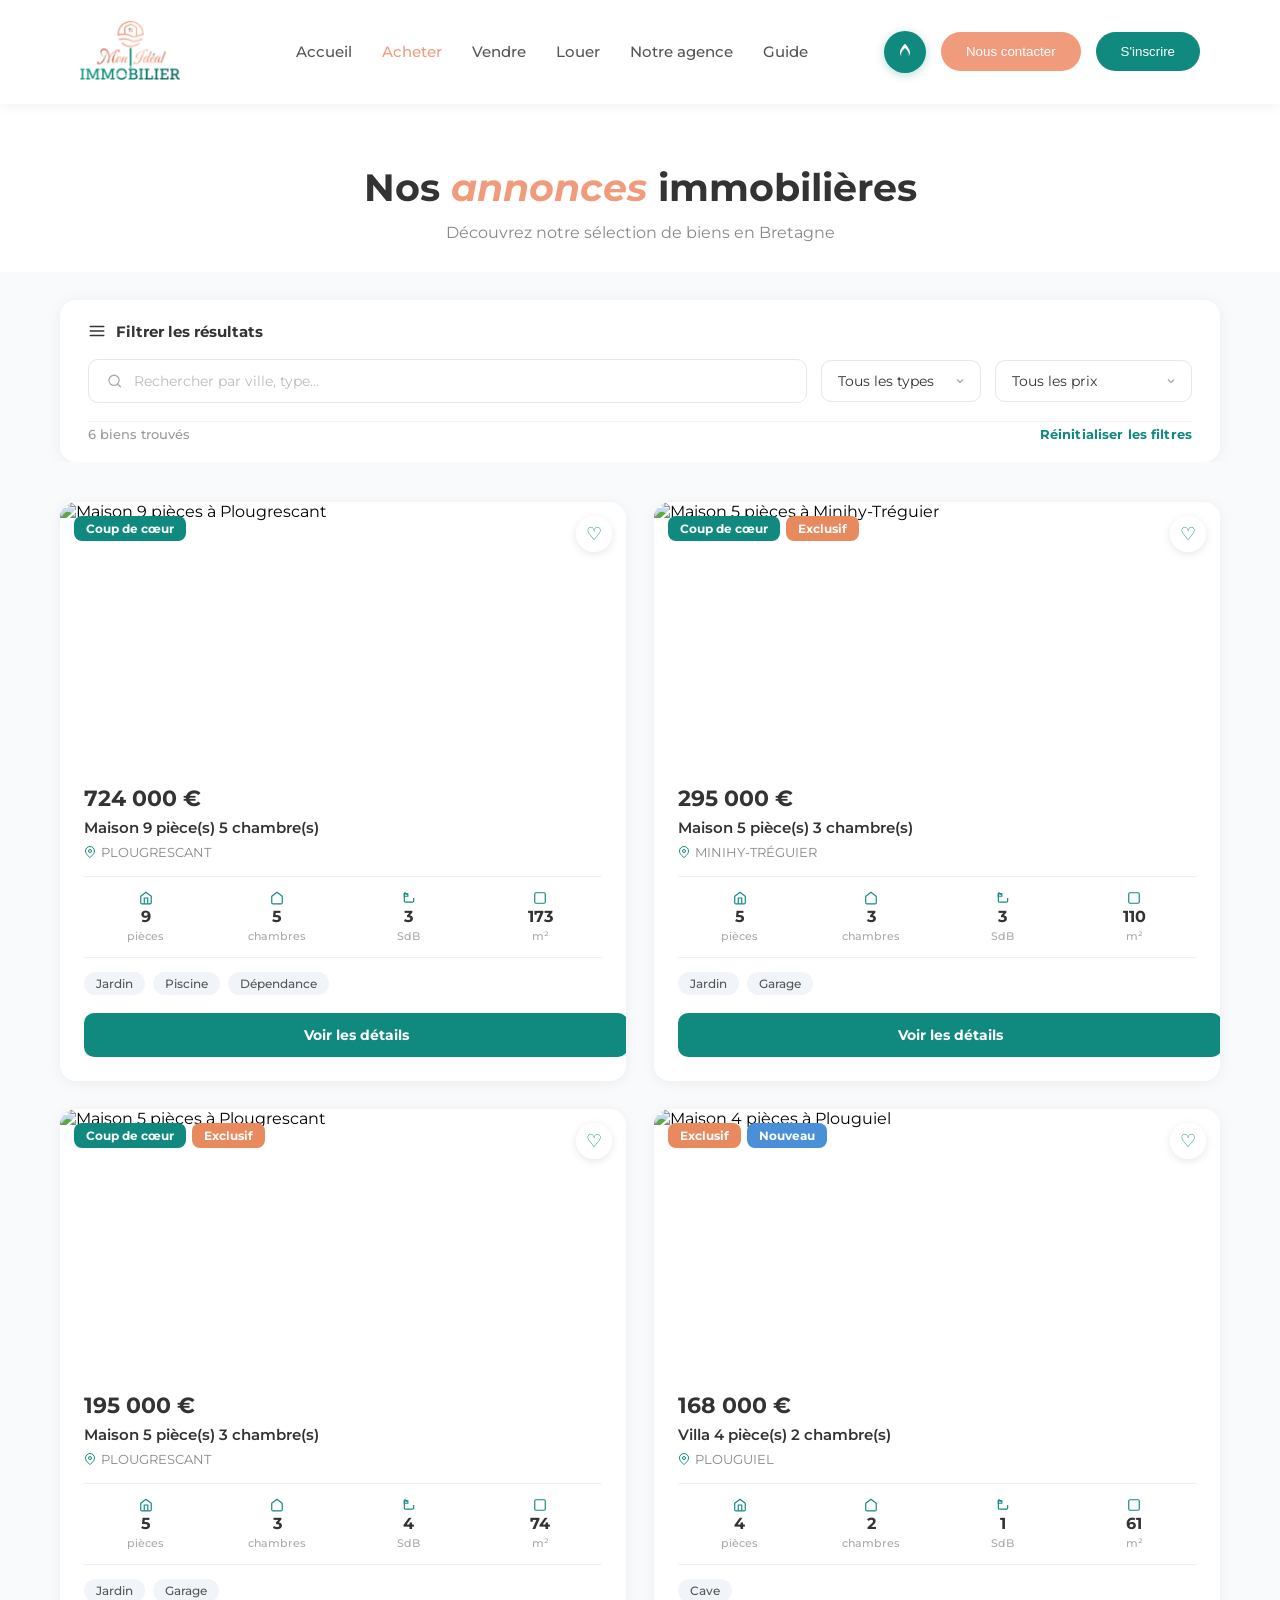
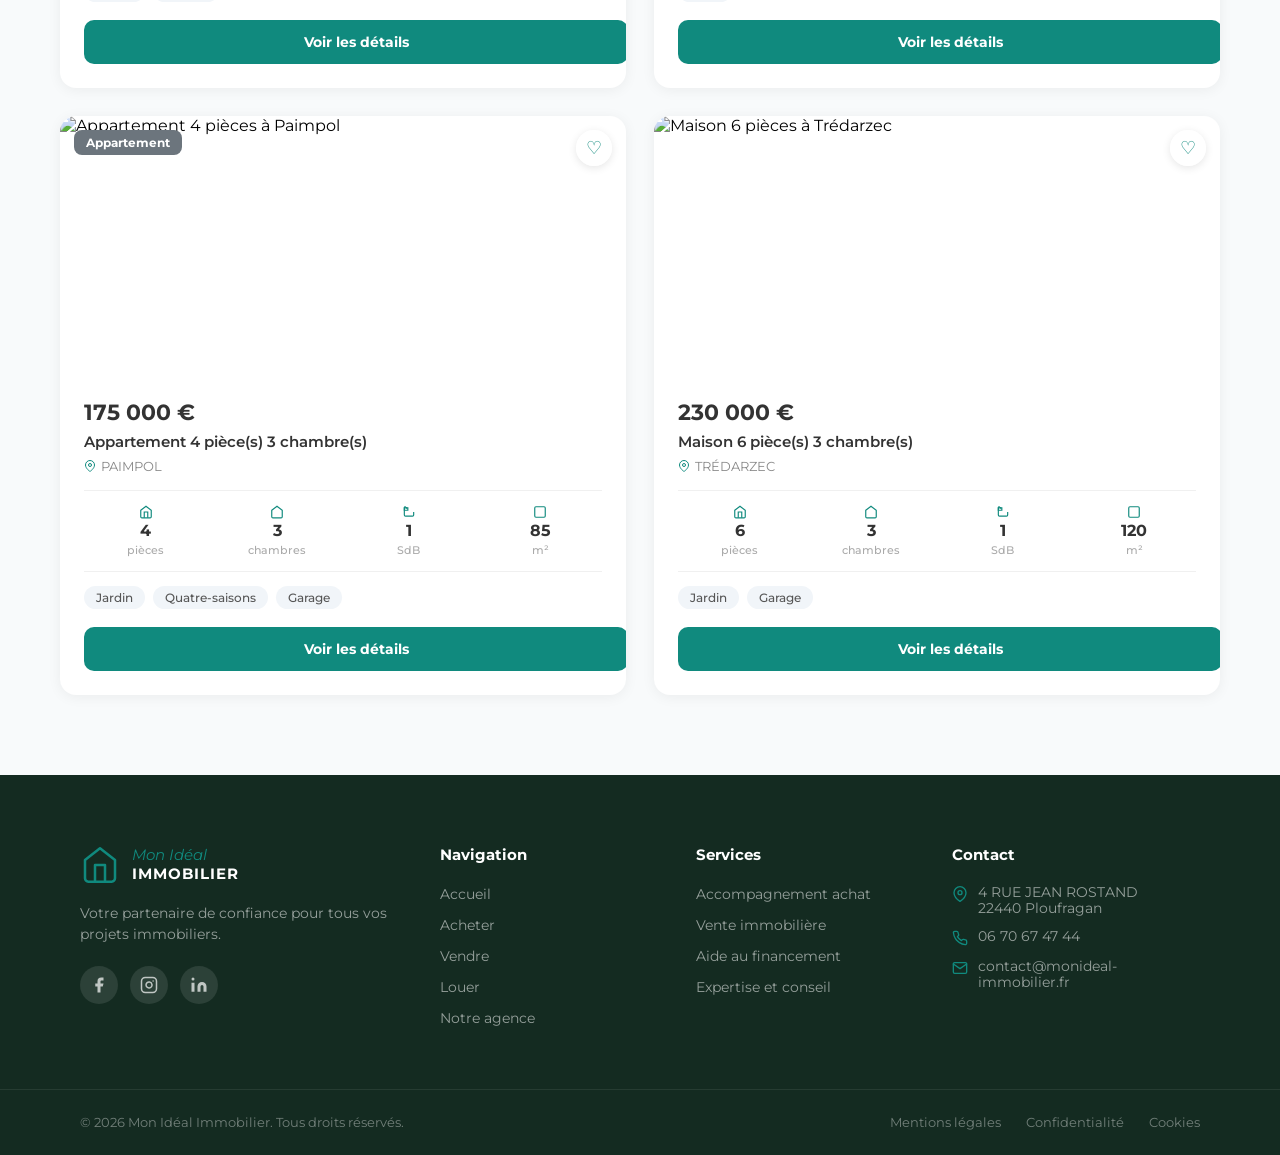
==== catalogue.html @ db7235e5 "jj" ====
<!DOCTYPE html>
<html lang="fr">

<head>
    <meta charset="UTF-8">
    <meta name="viewport" content="width=device-width, initial-scale=1.0">
    <title>Nos annonces immobilières | Mon Idéal Immobilier</title>
    <meta name="description"
        content="Découvrez notre sélection de biens immobiliers en Bretagne. Maisons, appartements, villas à vendre ou à louer.">
    <link rel="stylesheet" href="style.css">
    <link href="https://fonts.googleapis.com/css2?family=Montserrat:wght@400;500;600;700&display=swap" rel="stylesheet">
</head>

<body>

    <!-- Navbar -->
    <header class="navbar navbar-solid">
        <div class="logo">
            <img class="logo-img" src="img/Logo_Mon-Ideal-Immobilier 1.svg" alt="Logo Mon Ideal Immobilier">
        </div>
        <nav>
            <ul class="nav-links">
                <li><a href="index.html">Accueil</a></li>
                <li><a href="catalogue.html" class="active">Acheter</a></li>
                <li><a href="vendre.html">Vendre</a></li>
                <li><a href="location.html">Louer</a></li>
                <li><a href="notre-agence.html">Notre agence</a></li>
                <li><a href="guide.html">Guide</a></li>
            </ul>
        </nav>
        <div class="auth-buttons">
            <a href="match.html" class="btn-match-nav" aria-label="Match Immobilier">
                <svg width="20" height="20" viewBox="0 0 24 24" fill="currentColor">
                    <path
                        d="M12 2c0 0-6 6.2-6 10.5c0 1.8.7 3.4 1.8 4.6c-.3-.7-.5-1.5-.5-2.3c0-3.1 3.5-6.4 4.7-7.5c1.2 1.1 4.7 4.4 4.7 7.5c0 .8-.2 1.6-.5 2.3c1.1-1.2 1.8-2.8 1.8-4.6C18 8.2 12 2 12 2z">
                    </path>
                </svg>
            </a>
            <button class="btn-contact">Nous contacter</button>
            <button class="btn-signup">S'inscrire</button>
        </div>
    </header>

    <!-- En-tête de page -->
    <section class="catalogue-header">
        <h1>Nos <em>annonces</em> immobilières</h1>
        <p>Découvrez notre sélection de biens en Bretagne</p>
    </section>

    <!-- Filtres -->
    <div class="catalogue-filtres-wrap">
        <div class="catalogue-filtres-card">
            <div class="filtres-titre">
                <svg width="18" height="18" viewBox="0 0 24 24" fill="none" stroke="currentColor" stroke-width="2"
                    stroke-linecap="round" stroke-linejoin="round">
                    <line x1="3" y1="6" x2="21" y2="6"></line>
                    <line x1="3" y1="12" x2="21" y2="12"></line>
                    <line x1="3" y1="18" x2="21" y2="18"></line>
                </svg>
                Filtrer les résultats
            </div>
            <div class="filtres-row">
                <div class="filtre-input-wrapper">
                    <svg width="16" height="16" viewBox="0 0 24 24" fill="none" stroke="#aaa" stroke-width="2"
                        stroke-linecap="round" stroke-linejoin="round">
                        <circle cx="11" cy="11" r="8"></circle>
                        <line x1="21" y1="21" x2="16.65" y2="16.65"></line>
                    </svg>
                    <input type="text" placeholder="Rechercher par ville, type…" id="filtre-ville">
                </div>
                <select class="filtre-select" id="filtre-type">
                    <option value="">Tous les types</option>
                    <option value="Maison">Maison</option>
                    <option value="Appartement">Appartement</option>
                    <option value="Villa">Villa</option>
                    <option value="Terrain">Terrain</option>
                </select>
                <select class="filtre-select" id="filtre-prix">
                    <option value="">Tous les prix</option>
                    <option value="200000">Moins de 200 000 €</option>
                    <option value="300000">Moins de 300 000 €</option>
                    <option value="500000">Moins de 500 000 €</option>
                    <option value="9999999">Plus de 500 000 €</option>
                </select>
            </div>
            <div class="filtres-meta">
                <span class="filtres-count" id="count-label">6 biens trouvés</span>
                <button class="filtres-reset" id="btn-reset">Réinitialiser les filtres</button>
            </div>
        </div>
    </div>

    <!-- Grille des biens -->
    <main class="catalogue-main">
        <div class="catalogue-grid" id="catalogue-grid">
            <!-- Les cartes seront injectées par JavaScript depuis biens.js -->
        </div>

        <!-- Message si aucun résultat -->
        <div class="catalogue-empty" id="catalogue-empty" style="display:none;">
            <svg width="48" height="48" viewBox="0 0 24 24" fill="none" stroke="#ccc" stroke-width="1.5">
                <circle cx="11" cy="11" r="8"></circle>
                <line x1="21" y1="21" x2="16.65" y2="16.65"></line>
            </svg>
            <p>Aucun bien ne correspond à vos critères.</p>
            <button class="filtres-reset" id="btn-reset-empty">Réinitialiser les filtres</button>
        </div>

    </main>

    <!-- Footer -->
    <footer class="site-footer">
        <div class="footer-top">
            <div class="footer-col footer-brand">
                <div class="footer-logo-block">
                    <svg class="footer-logo-icon" width="40" height="40" viewBox="0 0 24 24" fill="none"
                        stroke="currentColor" stroke-width="1.5" stroke-linecap="round" stroke-linejoin="round">
                        <path d="M3 9l9-7 9 7v11a2 2 0 0 1-2 2H5a2 2 0 0 1-2-2z"></path>
                        <polyline points="9 22 9 12 15 12 15 22"></polyline>
                    </svg>
                    <div class="footer-logo-text">
                        <span class="footer-logo-line1"><em>Mon Idéal</em></span>
                        <span class="footer-logo-line2">IMMOBILIER</span>
                    </div>
                </div>
                <p>Votre partenaire de confiance pour tous vos projets immobiliers.</p>
                <div class="footer-socials">
                    <a href="#" aria-label="Facebook">
                        <svg width="18" height="18" viewBox="0 0 24 24" fill="currentColor">
                            <path d="M18 2h-3a5 5 0 0 0-5 5v3H7v4h3v8h4v-8h3l1-4h-4V7a1 1 0 0 1 1-1h3z"></path>
                        </svg>
                    </a>
                    <a href="#" aria-label="Instagram">
                        <svg width="18" height="18" viewBox="0 0 24 24" fill="none" stroke="currentColor"
                            stroke-width="2" stroke-linecap="round" stroke-linejoin="round">
                            <rect x="2" y="2" width="20" height="20" rx="5" ry="5"></rect>
                            <path d="M16 11.37A4 4 0 1 1 12.63 8 4 4 0 0 1 16 11.37z"></path>
                            <line x1="17.5" y1="6.5" x2="17.51" y2="6.5"></line>
                        </svg>
                    </a>
                    <a href="#" aria-label="LinkedIn">
                        <svg width="18" height="18" viewBox="0 0 24 24" fill="currentColor">
                            <path d="M16 8a6 6 0 0 1 6 6v7h-4v-7a2 2 0 0 0-2-2 2 2 0 0 0-2 2v7h-4v-7a6 6 0 0 1 6-6z">
                            </path>
                            <rect x="2" y="9" width="4" height="12"></rect>
                            <circle cx="4" cy="4" r="2"></circle>
                        </svg>
                    </a>
                </div>
            </div>

            <div class="footer-col">
                <h4>Navigation</h4>
                <ul>
                    <li><a href="index.html">Accueil</a></li>
                    <li><a href="catalogue.html" class="active">Acheter</a></li>
                    <li><a href="#">Vendre</a></li>
                    <li><a href="#">Louer</a></li>
                    <li><a href="notre-agence.html">Notre agence</a></li>
                </ul>
            </div>

            <div class="footer-col">
                <h4>Services</h4>
                <ul>
                    <li><a href="#">Accompagnement achat</a></li>
                    <li><a href="#">Vente immobilière</a></li>
                    <li><a href="#">Aide au financement</a></li>
                    <li><a href="#">Expertise et conseil</a></li>
                </ul>
            </div>

            <div class="footer-col">
                <h4>Contact</h4>
                <ul class="footer-contact">
                    <li>
                        <svg width="16" height="16" viewBox="0 0 24 24" fill="none" stroke="currentColor"
                            stroke-width="2" stroke-linecap="round" stroke-linejoin="round">
                            <path d="M21 10c0 7-9 13-9 13s-9-6-9-13a9 9 0 0 1 18 0z"></path>
                            <circle cx="12" cy="10" r="3"></circle>
                        </svg>
                        <span>4 RUE JEAN ROSTAND<br>22440 Ploufragan</span>
                    </li>
                    <li>
                        <svg width="16" height="16" viewBox="0 0 24 24" fill="none" stroke="currentColor"
                            stroke-width="2" stroke-linecap="round" stroke-linejoin="round">
                            <path
                                d="M22 16.92v3a2 2 0 0 1-2.18 2 19.79 19.79 0 0 1-8.63-3.07 19.5 19.5 0 0 1-6-6 19.79 19.79 0 0 1-3.07-8.67A2 2 0 0 1 4.11 2h3a2 2 0 0 1 2 1.72c.127.96.361 1.903.7 2.81a2 2 0 0 1-.45 2.11L8.09 9.91a16 16 0 0 0 6 6l1.27-1.27a2 2 0 0 1 2.11-.45c.907.339 1.85.573 2.81.7A2 2 0 0 1 22 16.92z">
                            </path>
                        </svg>
                        <span>06 70 67 47 44</span>
                    </li>
                    <li>
                        <svg width="16" height="16" viewBox="0 0 24 24" fill="none" stroke="currentColor"
                            stroke-width="2" stroke-linecap="round" stroke-linejoin="round">
                            <path d="M4 4h16c1.1 0 2 .9 2 2v12c0 1.1-.9 2-2 2H4c-1.1 0-2-.9-2-2V6c0-1.1.9-2 2-2z">
                            </path>
                            <polyline points="22,6 12,13 2,6"></polyline>
                        </svg>
                        <span>contact@monideal-immobilier.fr</span>
                    </li>
                </ul>
            </div>
        </div>

        <div class="footer-bottom">
            <p>© 2026 Mon Idéal Immobilier. Tous droits réservés.</p>
            <div class="footer-legal">
                <a href="#">Mentions légales</a>
                <a href="#">Confidentialité</a>
                <a href="#">Cookies</a>
            </div>
        </div>
    </footer>

    <script src="biens.js"></script>
    <script>
        // --- Génération des cartes ---
        const grid = document.getElementById('catalogue-grid');

        function renderCards(biensList) {
            grid.innerHTML = biensList.map(bien => `
                <article class="cat-card" data-type="${bien.type}" data-prix="${bien.prix.replace(/\s/g, '')}" data-ville="${bien.ville}">
                    <a href="produit.html?id=${bien.id}" class="cat-card-link">
                        <div class="cat-card-image">
                            <img src="${bien.photos[0]}" alt="${bien.titre}">
                            <div class="cat-badges">
                                ${bien.id === 1 || bien.id === 2 || bien.id === 3 ? '<span class="cat-badge badge-coeur">Coup de cœur</span>' : ''}
                                ${bien.id === 2 || bien.id === 3 || bien.id === 4 ? '<span class="cat-badge badge-exclusif">Exclusif</span>' : ''}
                                ${bien.id === 4 ? '<span class="cat-badge badge-nouveau">Nouveau</span>' : ''}
                                ${bien.type === 'Appartement' ? '<span class="cat-badge badge-type">Appartement</span>' : ''}
                            </div>
                            <button class="btn-favorite cat-fav" aria-label="Ajouter aux favoris">♡</button>
                        </div>
                        <div class="cat-card-body">
                            <div class="cat-prix">${bien.prix} €</div>
                            <div class="cat-nom">${bien.type} ${bien.pieces} pièce(s) ${bien.chambres} chambre(s)</div>
                            <div class="cat-localisation">
                                <svg width="12" height="12" viewBox="0 0 24 24" fill="none" stroke="currentColor" stroke-width="2">
                                    <path d="M21 10c0 7-9 13-9 13s-9-6-9-13a9 9 0 0 1 18 0z"></path>
                                    <circle cx="12" cy="10" r="3"></circle>
                                </svg>
                                ${bien.ville}
                            </div>
                            <div class="cat-stats">
                                <div class="cat-stat">
                                    <svg width="14" height="14" viewBox="0 0 24 24" fill="none" stroke="currentColor" stroke-width="2">
                                        <path d="M3 9l9-7 9 7v11a2 2 0 0 1-2 2H5a2 2 0 0 1-2-2z"></path>
                                        <polyline points="9 22 9 12 15 12 15 22"></polyline>
                                    </svg>
                                    <span>${bien.pieces}</span>
                                    <small>pièces</small>
                                </div>
                                <div class="cat-stat">
                                    <svg width="14" height="14" viewBox="0 0 24 24" fill="none" stroke="currentColor" stroke-width="2">
                                        <path d="M3 9l9-7 9 7v11a2 2 0 0 1-2 2H5a2 2 0 0 1-2-2z"></path>
                                    </svg>
                                    <span>${bien.chambres}</span>
                                    <small>chambres</small>
                                </div>
                                <div class="cat-stat">
                                    <svg width="14" height="14" viewBox="0 0 24 24" fill="none" stroke="currentColor" stroke-width="2">
                                        <path d="M9 6 6.5 3.5a1.5 1.5 0 0 0-1-.5C4.683 3 4 3.683 4 4.5V17a2 2 0 0 0 2 2h12a2 2 0 0 0 2-2v-5"></path>
                                        <path d="M10 5H4v4h6v-4z"></path>
                                    </svg>
                                    <span>${bien.sdb}</span>
                                    <small>SdB</small>
                                </div>
                                <div class="cat-stat">
                                    <svg width="14" height="14" viewBox="0 0 24 24" fill="none" stroke="currentColor" stroke-width="2">
                                        <rect x="3" y="3" width="18" height="18" rx="2" ry="2"></rect>
                                    </svg>
                                    <span>${bien.surface}</span>
                                    <small>m²</small>
                                </div>
                            </div>
                            <div class="cat-tags">
                                ${bien.tags.map(tag => `<span class="cat-tag">${tag}</span>`).join('')}
                            </div>
                            <a href="produit.html?id=${bien.id}" class="btn-voir-details">Voir les détails</a>
                        </div>
                    </a>
                </article>
            `).join('');

            // Réattacher les événements favoris
            attachFavEvents();
        }

        function attachFavEvents() {
            document.querySelectorAll('.cat-fav').forEach(btn => {
                btn.addEventListener('click', (e) => {
                    e.preventDefault();
                    e.stopPropagation();
                    const isFav = btn.textContent.trim() === '♥';
                    btn.textContent = isFav ? '♡' : '♥';
                    btn.style.color = isFav ? '' : 'var(--accent-color)';
                });
            });
        }

        renderCards(BIENS);

        // --- Filtrage ---
        const inputVille = document.getElementById('filtre-ville');
        const selectType = document.getElementById('filtre-type');
        const selectPrix = document.getElementById('filtre-prix');
        const countLabel = document.getElementById('count-label');
        const emptyMsg = document.getElementById('catalogue-empty');

        function applyFilters() {
            const cards = document.querySelectorAll('.cat-card');
            const villeVal = inputVille.value.toLowerCase().trim();
            const typeVal = selectType.value;
            const prixVal = parseInt(selectPrix.value) || Infinity;

            let visible = 0;
            cards.forEach(card => {
                const ville = card.dataset.ville.toLowerCase();
                const type = card.dataset.type;
                const prix = parseInt(card.dataset.prix);

                const matchVille = !villeVal || ville.includes(villeVal);
                const matchType = !typeVal || type === typeVal;
                const matchPrix = prix <= prixVal;

                if (matchVille && matchType && matchPrix) {
                    card.style.display = '';
                    visible++;
                } else {
                    card.style.display = 'none';
                }
            });

            countLabel.textContent = visible + ' bien' + (visible > 1 ? 's' : '') + ' trouvé' + (visible > 1 ? 's' : '');
            emptyMsg.style.display = visible === 0 ? 'flex' : 'none';
        }

        inputVille.addEventListener('input', applyFilters);
        selectType.addEventListener('change', applyFilters);
        selectPrix.addEventListener('change', applyFilters);

        function resetFilters() {
            inputVille.value = '';
            selectType.value = '';
            selectPrix.value = '';
            applyFilters();
        }

        document.getElementById('btn-reset').addEventListener('click', resetFilters);
        document.getElementById('btn-reset-empty').addEventListener('click', resetFilters);

    </script>

</body>

</html>
---- style.css ----
:root {
    --primary-color: #108a7e;
    /* Le vert émeraude du bouton */
    --dark-primary-color: #0B7464;
    --accent-color: #f19b7d;
    /* Le orange du bouton contact */
    --dark-accent-color: #e8895e;
    --text-dark: #333;

}

body,
html {
    margin: 0;
    padding: 0;
    width: 100%;
    height: 100%;
    font-family: 'Montserrat', sans-serif;
}

/* Barre de navigation transparente */
.navbar {
    display: flex;
    justify-content: space-between;
    align-items: center;
    padding: 20px 80px;
    position: absolute;
    top: 0;
    left: 0;
    right: 0;
    z-index: 100;
    background: #FDFFFE;
}

.logo-img {
    width: 100px;
    height: auto;
}

.nav-links {
    display: flex;
    list-style: none;
    gap: 30px;
}

.nav-links a {
    text-decoration: none;
    color: #555;
    font-weight: 500;
    font-size: 15px;
}

.nav-links a.active {
    color: var(--accent-color);
}

.nav-links a:hover {
    color: var(--accent-color);
}

.auth-buttons {
    display: flex;
    align-items: center;
    gap: 15px;
}

.btn-match-nav {
    width: 42px;
    height: 42px;
    border-radius: 50%;
    background: var(--primary-color);
    color: white;
    display: flex;
    align-items: center;
    justify-content: center;
    text-decoration: none;
    transition: transform 0.2s, box-shadow 0.3s;
    box-shadow: 0 2px 10px rgba(16, 138, 126, 0.3);
}

.btn-match-nav:hover {
    transform: scale(1.1);
    box-shadow: 0 4px 18px rgba(16, 138, 126, 0.45);
}

.btn-match-nav.btn-match-active {
    background: var(--primary-color);
    box-shadow: 0 0 0 3px rgba(16, 138, 126, 0.2), 0 2px 10px rgba(16, 138, 126, 0.3);
}

.btn-contact {
    background: var(--accent-color);
    color: white;
    border: none;
    padding: 12px 25px;
    border-radius: 25px;
    cursor: pointer;
    font-weight: 500;
}

.btn-contact:hover {
    background: var(--primary-color);
}

.btn-contact:active {
    background: var(--dark-primary-color);
}

.btn-contact.active {
    color: var(--dark-primary-color);
    border-color: var(--dark-primary-color);
    background: transparent;
}

.btn-signup {
    background: var(--primary-color);
    color: white;
    border: none;
    padding: 12px 25px;
    border-radius: 25px;
    cursor: pointer;
    font-weight: 500;
}

.btn-signup:hover {
    background: var(--accent-color);
}

.btn-signup:active {
    background: var(--dark-accent-color);
}

.btn-signup.active {
    color: var(--dark-accent-color);
    border-color: var(--dark-accent-color);
    background: transparent;
}

/* Section Carrousel */
.hero-carousel {
    position: relative;
    width: 100%;
    aspect-ratio: 1879 / 1018;
    /* Ratio exact de la nouvelle tinderbannière.png */
    height: auto;
    max-height: 80vh;
    overflow: hidden;
    background-color: #f8fafb;
}

.carousel-container {
    position: relative;
    width: 100%;
    height: 100%;
}

.slide {
    position: absolute;
    top: 0;
    left: 0;
    width: 100%;
    height: 100%;
    background-size: contain;
    /* Assure que toute l'image est visible */
    background-position: center;
    background-repeat: no-repeat;
    opacity: 0;
    transition: opacity 1.2s ease-in-out;
}

.slide.active {
    opacity: 1;
}

/* Supprimé l'overlay gris pour que l'image soit éclatante */

/* Contenu aligné à gauche */
.hero-content {
    position: absolute;
    top: 50%;
    left: 80px;
    transform: translateY(-50%);
    z-index: 10;
    color: white;
    max-width: 650px;
    opacity: 0;
    transition: opacity 0.8s ease 0.4s, transform 0.8s ease 0.4s;
}

.slide.active .hero-content {
    opacity: 1;
    transform: translateY(-50%);
}

.hero-content h1 {
    font-size: 3.5rem;
    margin-bottom: 10px;
    font-weight: 700;
    text-shadow: 0 2px 10px rgba(0, 0, 0, 0.3);
    /* Ombre légère pour lire sur l'image */
}

.hero-content p {
    font-size: 1.25rem;
    margin-bottom: 35px;
    text-shadow: 0 2px 10px rgba(0, 0, 0, 0.3);
}

/* Le rectangle blanc de recherche */
.search-box {
    background: white;
    padding: 30px;
    border-radius: 20px;
    box-shadow: 0 10px 40px rgba(0, 0, 0, 0.15);
    color: #333;
}

.search-input-group {
    display: flex;
    gap: 15px;
    margin-bottom: 20px;
}

.search-input-group input {
    flex: 1;
    padding: 15px 20px;
    border: 1px solid #e0e0e0;
    border-radius: 12px;
    font-size: 16px;
    background: #f9f9f9;
}

.btn-search {
    background: var(--primary-color);
    color: white;
    border: none;
    padding: 0 35px;
    border-radius: 12px;
    cursor: pointer;
    font-size: 16px;
    font-weight: 600;
    display: flex;
    align-items: center;
    gap: 10px;
}

.btn-search:hover {
    background: var(--accent-color);
}

.btn-search:active {
    background: var(--dark-accent-color);
}

/* Boutons de type de bien */
.property-types {
    display: flex;
    gap: 10px;
}

.property-types button {
    background: #f1f5f9;
    border: none;
    padding: 10px 18px;
    border-radius: 10px;
    cursor: pointer;
    color: #64748b;
    font-weight: 500;
    transition: 0.2s;
}

.property-types button:hover {
    background: #e2e8f0;
}

.match-link {
    display: block;
    margin-top: 30px;
    color: white;
    text-decoration: none;
    font-weight: 600;
    font-size: 0.95rem;
    text-align: right;
    /* Aligné à droite de la boîte de recherche */
}

/* Styles spécifiques pour le slide Match */
.slide-match {
    display: flex;
    align-items: center;
    justify-content: flex-start;
    background-color: #108a7e;
    /* Couleur teal assortie à l'image */
}

.slide-match .hero-content {
    left: 80px;
    max-width: 500px;
}

.slide-match h1 {
    font-size: 3.8rem;
    line-height: 1.1;
    margin-bottom: 20px;
}

.slide-match p {
    font-size: 1.4rem;
    margin-bottom: 120px;
    opacity: 0.9;
}

.btn-back-classic {
    color: white;
    text-decoration: none;
    font-size: 0.9rem;
    font-weight: 500;
    opacity: 0.8;
    transition: opacity 0.2s;
}

.btn-back-classic:hover {
    opacity: 1;
}

/* Optionnel: Si l'iPhone n'est pas dans le SVG de fond, on pourrait l'ajouter ici en pseudo-élément ou image */
/* Mais selon la demande, l'image derrière est déjà correcte */

/* Contrôles du carrousel */

.fa-chevron-right {
    color: #939393;
}

.next-btn {
    position: absolute;
    right: 40px;
    top: 50%;
    transform: translateY(-50%);
    background: white;
    border: solid #D9D9D9 2px;
    width: 45px;
    height: 45px;
    border-radius: 50%;
    cursor: pointer;
    z-index: 20;
    box-shadow: 0 4px 10px rgba(0, 0, 0, 0.1);
    font-size: 18px;
    color: #939393;
}

.next-btn:hover {
    color: var(--accent-color);
    border-color: var(--accent-color);
}

.next-btn:active {
    background: var(--accent-color);
    color: #AA3E15;
    border-color: #AA3E15;
}

.dots-container {
    position: absolute;
    bottom: 30px;
    left: 50%;
    transform: translateX(-50%);
    z-index: 20;
    display: flex;
    gap: 10px;
}

.dot {
    height: 10px;
    width: 10px;
    background-color: rgba(255, 255, 255, 0.5);
    border-radius: 50%;
    cursor: pointer;
}

.dot.active {
    background-color: white;
    transform: scale(1.2);
}

/* ===== Section Nos coups de cœur ===== */
.coups-de-coeur {
    padding: 80px 80px 60px;
    background: #f8fafb;
}

.section-header {
    text-align: center;
    margin-bottom: 50px;
}

.section-header h2 {
    font-size: 2.2rem;
    color: var(--text-dark);
    font-weight: 700;
    margin-bottom: 12px;
}

.section-header h2 em {
    color: var(--accent-color);
    font-style: italic;
}

.section-header p {
    color: #777;
    font-size: 1rem;
    max-width: 550px;
    margin: 0 auto;
    line-height: 1.6;
}

/* Grille de cartes */
.properties-grid {
    display: grid;
    grid-template-columns: repeat(3, 1fr);
    gap: 30px;
    margin-bottom: 50px;
}

.property-card {
    background: white;
    border-radius: 16px;
    overflow: hidden;
    box-shadow: 0 4px 20px rgba(0, 0, 0, 0.06);
    transition: transform 0.3s ease, box-shadow 0.3s ease;
    cursor: pointer;
}

.property-card:hover {
    transform: translateY(-5px);
    box-shadow: 0 12px 35px rgba(0, 0, 0, 0.12);
}

/* Image de la carte */
.property-image {
    position: relative;
    width: 100%;
    height: 220px;
    overflow: hidden;
}

.property-image img {
    width: 100%;
    height: 100%;
    object-fit: cover;
    transition: transform 0.4s ease;
}

.property-card:hover .property-image img {
    transform: scale(1.05);
}

/* Badge Coup de cœur */
.badge.coup-de-coeur {
    position: absolute;
    top: 15px;
    left: 15px;
    background: var(--primary-color);
    color: white;
    padding: 6px 14px;
    border-radius: 8px;
    font-size: 0.8rem;
    font-weight: 600;
}

/* Bouton favori (cœur) */
.btn-favorite {
    position: absolute;
    top: 15px;
    right: 15px;
    width: 36px;
    height: 36px;
    border-radius: 50%;
    border: none;
    background: rgba(255, 255, 255, 0.9);
    color: var(--primary-color);
    font-size: 18px;
    cursor: pointer;
    display: flex;
    align-items: center;
    justify-content: center;
    transition: background 0.2s, transform 0.2s;
    box-shadow: 0 2px 8px rgba(0, 0, 0, 0.1);
}

.btn-favorite:hover {
    background: var(--primary-color);
    color: white;
    transform: scale(1.1);
}

/* Infos de la carte */
.property-info {
    padding: 20px;
}

.property-title-row {
    display: flex;
    justify-content: space-between;
    align-items: flex-start;
    margin-bottom: 8px;
    gap: 10px;
}

.property-name {
    font-size: 0.95rem;
    font-weight: 600;
    color: var(--text-dark);
}

.property-price {
    font-size: 1.05rem;
    font-weight: 700;
    color: var(--primary-color);
    white-space: nowrap;
}

.property-location {
    font-size: 0.82rem;
    color: #888;
    margin-bottom: 12px;
    text-transform: uppercase;
    letter-spacing: 0.5px;
}

.location-icon {
    font-size: 0.85rem;
}

.property-details {
    display: flex;
    gap: 18px;
    font-size: 0.85rem;
    color: #666;
    padding-top: 12px;
    border-top: 1px solid #f0f0f0;
}

/* Bouton Voir tous les biens */
.voir-tous {
    text-align: center;
}

.btn-voir-tous {
    display: inline-block;
    padding: 14px 40px;
    border: 2px solid var(--text-dark);
    border-radius: 30px;
    color: var(--text-dark);
    text-decoration: none;
    font-weight: 600;
    font-size: 0.95rem;
}

.btn-voir-tous:hover {
    border-color: var(--primary-color);
    color: var(--primary-color);
}

.btn-voir-tous:active {
    background: var(--primary-color);
    border-color: var(--primary-color);
    color: white;
}

/* ===== Section Pourquoi nous choisir ===== */
.pourquoi-nous {
    padding: 90px 80px;
    background: #f1f5f4;
}

.pourquoi-nous .section-header h2 em {
    color: var(--primary-color);
    font-style: italic;
}

.features-grid {
    display: grid;
    grid-template-columns: repeat(3, 1fr);
    gap: 28px;
    max-width: 1100px;
    margin: 0 auto;
}

.feature-card {
    background: white;
    border-radius: 16px;
    padding: 35px 30px;
    transition: transform 0.3s ease, box-shadow 0.3s ease;
    cursor: default;
    box-shadow: 0 2px 12px rgba(0, 0, 0, 0.04);
}

.feature-card:hover {
    transform: translateY(-5px);
    box-shadow: 0 12px 35px rgba(16, 138, 126, 0.1);
}

.feature-icon {
    width: 56px;
    height: 56px;
    border-radius: 14px;
    background: rgba(16, 138, 126, 0.1);
    color: var(--primary-color);
    display: flex;
    align-items: center;
    justify-content: center;
    margin-bottom: 20px;
    transition: background 0.3s;
}

.feature-card:hover .feature-icon {
    background: var(--primary-color);
    color: white;
}

.feature-card h3 {
    font-size: 1.05rem;
    font-weight: 700;
    color: var(--text-dark);
    margin: 0 0 10px;
}

.feature-card p {
    font-size: 0.88rem;
    color: #777;
    line-height: 1.6;
    margin: 0;
}

/* ===== Section Témoignages ===== */
.temoignages {
    padding: 90px 80px;
    background: white;
}

.temoignages .section-header h2 em {
    color: var(--accent-color);
    font-style: italic;
}

.testimonials-grid {
    display: grid;
    grid-template-columns: repeat(3, 1fr);
    gap: 30px;
    max-width: 1100px;
    margin: 0 auto;
}

.testimonial-card {
    background: #f8fafb;
    border-radius: 16px;
    padding: 35px 30px;
    transition: transform 0.3s ease, box-shadow 0.3s ease;
    display: flex;
    flex-direction: column;
}

.testimonial-card:hover {
    transform: translateY(-5px);
    box-shadow: 0 12px 35px rgba(0, 0, 0, 0.08);
}

.testimonial-stars {
    color: var(--accent-color);
    font-size: 1.1rem;
    margin-bottom: 18px;
    letter-spacing: 2px;
}

.testimonial-text {
    font-size: 0.9rem;
    line-height: 1.7;
    color: #555;
    flex: 1;
    margin: 0 0 25px;
}

.testimonial-author {
    display: flex;
    align-items: center;
    gap: 14px;
}

.author-avatar {
    width: 44px;
    height: 44px;
    border-radius: 50%;
    overflow: hidden;
    flex-shrink: 0;
}

.author-avatar img {
    width: 100%;
    height: 100%;
    object-fit: cover;
}

.author-info {
    display: flex;
    flex-direction: column;
    gap: 3px;
}

.author-name {
    font-weight: 700;
    font-size: 0.9rem;
    color: var(--text-dark);
}

.author-role {
    font-size: 0.78rem;
    color: #999;
}

.testimonial-card.featured .author-role {
    color: rgba(255, 255, 255, 0.7);
}

/* ===== Footer ===== */
.site-footer {
    background: #142b21;
    color: rgba(255, 255, 255, 0.8);
    padding: 0;
}

.footer-top {
    display: grid;
    grid-template-columns: 1.5fr 1fr 1fr 1.2fr;
    gap: 50px;
    padding: 70px 80px 50px;
}

/* Logo block */
.footer-logo-block {
    display: flex;
    align-items: center;
    gap: 12px;
    margin-bottom: 18px;
}

.footer-logo-icon {
    color: var(--primary-color);
}

.footer-logo-text {
    display: flex;
    flex-direction: column;
    line-height: 1.2;
}

.footer-logo-line1 {
    color: var(--primary-color);
    font-size: 0.95rem;
}

.footer-logo-line1 em {
    font-style: italic;
}

.footer-logo-line2 {
    color: white;
    font-size: 0.95rem;
    font-weight: 700;
    letter-spacing: 1px;
}

.footer-brand p {
    font-size: 0.85rem;
    line-height: 1.6;
    color: rgba(255, 255, 255, 0.55);
    margin: 0;
}

/* Footer columns */
.footer-col h4 {
    color: white;
    font-size: 0.95rem;
    font-weight: 700;
    margin: 0 0 20px;
}

.footer-col ul {
    list-style: none;
    padding: 0;
    margin: 0;
}

.footer-col ul li {
    margin-bottom: 12px;
}

.footer-col ul li a {
    color: rgba(255, 255, 255, 0.55);
    text-decoration: none;
    font-size: 0.85rem;
    transition: color 0.3s;
}

.footer-col ul li a:hover {
    color: var(--primary-color);
}

/* Footer contact with icons */
.footer-contact li {
    display: flex;
    align-items: flex-start;
    gap: 10px;
    font-size: 0.85rem;
    color: rgba(255, 255, 255, 0.55);
    margin-bottom: 14px;
}

.footer-contact li svg {
    flex-shrink: 0;
    margin-top: 2px;
    color: var(--primary-color);
}

/* Social icons in footer */
.footer-socials {
    display: flex;
    gap: 12px;
    margin-top: 20px;
}

.footer-socials a {
    width: 38px;
    height: 38px;
    border-radius: 50%;
    background: rgba(255, 255, 255, 0.1);
    display: flex;
    align-items: center;
    justify-content: center;
    color: rgba(255, 255, 255, 0.7);
    text-decoration: none;
    transition: background 0.3s, color 0.3s;
}

.footer-socials a:hover {
    background: var(--primary-color);
    color: white;
}

/* Footer bottom */
.footer-bottom {
    display: flex;
    justify-content: space-between;
    align-items: center;
    padding: 25px 80px;
    border-top: 1px solid rgba(255, 255, 255, 0.08);
}

.footer-bottom p {
    font-size: 0.8rem;
    color: rgba(255, 255, 255, 0.4);
    margin: 0;
}

.footer-legal {
    display: flex;
    gap: 25px;
}

.footer-legal a {
    font-size: 0.8rem;
    color: rgba(255, 255, 255, 0.4);
    text-decoration: none;
    transition: color 0.3s;
}

.footer-legal a:hover {
    color: var(--primary-color);
}

/* ===== Animations au scroll ===== */
.animate-on-scroll {
    opacity: 0;
    transform: translateY(30px);
    transition: opacity 0.6s ease, transform 0.6s ease;
}

.animate-on-scroll.visible {
    opacity: 1;
    transform: translateY(0);
}

/* Délai progressif pour les cartes */
.features-grid .feature-card:nth-child(1) {
    transition-delay: 0s;
}

.features-grid .feature-card:nth-child(2) {
    transition-delay: 0.1s;
}

.features-grid .feature-card:nth-child(3) {
    transition-delay: 0.2s;
}

.features-grid .feature-card:nth-child(4) {
    transition-delay: 0.3s;
}

.features-grid .feature-card:nth-child(5) {
    transition-delay: 0.4s;
}

.features-grid .feature-card:nth-child(6) {
    transition-delay: 0.5s;
}

.testimonials-grid .testimonial-card:nth-child(1) {
    transition-delay: 0s;
}

.testimonials-grid .testimonial-card:nth-child(2) {
    transition-delay: 0.15s;
}

.testimonials-grid .testimonial-card:nth-child(3) {
    transition-delay: 0.3s;
}

.chiffres-grid .chiffre-item:nth-child(1) {
    transition-delay: 0s;
}

.chiffres-grid .chiffre-item:nth-child(2) {
    transition-delay: 0.1s;
}

.chiffres-grid .chiffre-item:nth-child(3) {
    transition-delay: 0.2s;
}

.chiffres-grid .chiffre-item:nth-child(4) {
    transition-delay: 0.3s;
}

/* =============================================
   PAGE PRODUIT
   ============================================= */

/* Navbar version solide (non transparente) */
.navbar-solid {
    position: relative;
    background: white;
    box-shadow: 0 2px 12px rgba(0, 0, 0, 0.06);
}

/* Breadcrumb */
.breadcrumb {
    padding: 14px 80px;
    background: #f8fafb;
    border-bottom: 1px solid #eee;
    display: flex;
    align-items: center;
    gap: 8px;
    font-size: 0.82rem;
    color: #888;
}

.breadcrumb a {
    color: #555;
    text-decoration: none;
    transition: color 0.2s;
}

.breadcrumb a:hover {
    color: var(--primary-color);
}

.breadcrumb-sep {
    color: #bbb;
}

.breadcrumb span:last-child {
    color: var(--primary-color);
    font-weight: 600;
}

/* Layout principal */
.produit-main {
    max-width: 1280px;
    margin: 0 auto;
    padding: 40px 40px 80px;
}

.produit-layout {
    display: grid;
    grid-template-columns: 1fr 360px;
    gap: 40px;
    align-items: start;
}

/* ---- Galerie ---- */
.galerie {
    margin-bottom: 40px;
}

.galerie-main {
    position: relative;
    border-radius: 16px;
    overflow: hidden;
    margin-bottom: 14px;
    box-shadow: 0 4px 20px rgba(0, 0, 0, 0.1);
}

.galerie-main img {
    width: 100%;
    height: 420px;
    object-fit: cover;
    display: block;
    transition: transform 0.4s ease;
}

.galerie-main:hover img {
    transform: scale(1.02);
}

.galerie-fav {
    position: absolute;
    top: 16px;
    right: 56px;
}

.galerie-share {
    position: absolute;
    top: 16px;
    right: 16px;
    width: 36px;
    height: 36px;
    border-radius: 50%;
    border: none;
    background: rgba(255, 255, 255, 0.9);
    color: #555;
    cursor: pointer;
    display: flex;
    align-items: center;
    justify-content: center;
    box-shadow: 0 2px 8px rgba(0, 0, 0, 0.1);
    transition: background 0.2s, transform 0.2s;
}

.galerie-share:hover {
    background: var(--primary-color);
    color: white;
    transform: scale(1.1);
}

/* Miniatures */
.galerie-thumbs {
    display: grid;
    grid-template-columns: repeat(4, 1fr);
    gap: 10px;
}

.thumb {
    width: 100%;
    height: 90px;
    object-fit: cover;
    border-radius: 10px;
    cursor: pointer;
    opacity: 0.65;
    transition: opacity 0.2s, transform 0.2s;
    border: 2px solid transparent;
}

.thumb:hover {
    opacity: 0.9;
    transform: translateY(-2px);
}

.thumb.active {
    opacity: 1;
    border-color: var(--primary-color);
}

/* ---- Sections produit ---- */
.produit-section {
    background: white;
    border-radius: 16px;
    padding: 32px;
    margin-bottom: 24px;
    box-shadow: 0 2px 12px rgba(0, 0, 0, 0.05);
}

.produit-section-title {
    font-size: 1.25rem;
    font-weight: 700;
    color: var(--text-dark);
    margin: 0 0 20px;
    padding-bottom: 14px;
    border-bottom: 2px solid #f0f0f0;
}

.produit-description {
    font-size: 0.9rem;
    color: #555;
    line-height: 1.75;
    margin: 0 0 14px;
}

.produit-description:last-child {
    margin-bottom: 0;
}

/* Caractéristiques en deux colonnes */
.caracteristiques-grid {
    display: grid;
    grid-template-columns: 1fr 1fr;
    gap: 12px 30px;
}

.caracteristiques-list {
    list-style: none;
    padding: 0;
    margin: 0;
    display: flex;
    flex-direction: column;
    gap: 12px;
}

.caracteristiques-list li {
    font-size: 0.88rem;
    color: #444;
    display: flex;
    align-items: center;
    gap: 10px;
}

.caracteristiques-list li::before {
    content: '';
    width: 8px;
    height: 8px;
    border-radius: 50%;
    background: var(--primary-color);
    flex-shrink: 0;
}

/* ---- Sidebar ---- */
.produit-sidebar {
    position: sticky;
    top: 20px;
}

.sidebar-card {
    background: white;
    border-radius: 16px;
    padding: 28px;
    box-shadow: 0 4px 24px rgba(0, 0, 0, 0.08);
    border: 1px solid #f0f0f0;
}

.sidebar-prix {
    font-size: 2rem;
    font-weight: 700;
    color: var(--text-dark);
    margin-bottom: 8px;
}

.sidebar-localisation {
    display: flex;
    align-items: center;
    gap: 6px;
    font-size: 0.82rem;
    color: #888;
    text-transform: uppercase;
    letter-spacing: 0.5px;
    margin-bottom: 24px;
}

.sidebar-localisation svg {
    color: var(--primary-color);
    flex-shrink: 0;
}

/* Stats (4 cases) */
.sidebar-stats {
    display: grid;
    grid-template-columns: 1fr 1fr;
    gap: 14px;
    padding: 20px 0;
    border-top: 1px solid #f0f0f0;
    border-bottom: 1px solid #f0f0f0;
    margin-bottom: 20px;
}

.stat-item {
    display: flex;
    align-items: center;
    gap: 10px;
    background: #f8fafb;
    border-radius: 12px;
    padding: 12px 14px;
}

.stat-icon {
    width: 38px;
    height: 38px;
    border-radius: 10px;
    background: rgba(16, 138, 126, 0.1);
    color: var(--primary-color);
    display: flex;
    align-items: center;
    justify-content: center;
    flex-shrink: 0;
}

.stat-info {
    display: flex;
    flex-direction: column;
    gap: 2px;
}

.stat-label {
    font-size: 0.72rem;
    color: #999;
    line-height: 1;
}

.stat-value {
    font-size: 0.95rem;
    font-weight: 700;
    color: var(--text-dark);
}

/* Détails tableau */
.sidebar-details {
    margin-bottom: 24px;
    display: flex;
    flex-direction: column;
    gap: 12px;
}

.detail-row {
    display: flex;
    justify-content: space-between;
    align-items: center;
    font-size: 0.88rem;
    padding-bottom: 12px;
    border-bottom: 1px solid #f5f5f5;
}

.detail-row:last-child {
    border-bottom: none;
    padding-bottom: 0;
}

.detail-label {
    color: #888;
}

.detail-value {
    font-weight: 600;
    color: var(--text-dark);
}

/* Badge DPE */
.dpe-badge {
    display: inline-flex;
    align-items: center;
    justify-content: center;
    width: 28px;
    height: 28px;
    border-radius: 6px;
    font-size: 0.85rem;
    font-weight: 700;
    color: white;
}

.dpe-a {
    background: #2cba00;
}

.dpe-b {
    background: #79c901;
}

.dpe-c {
    background: #c3d600;
}

.dpe-d {
    background: #ffcb02;
}

.dpe-e {
    background: #ffaa01;
}

.dpe-f {
    background: #ff6701;
}

.dpe-g {
    background: #dc0000;
}

.btn-planifier {
    display: flex;
    align-items: center;
    justify-content: center;
    gap: 8px;
    width: 100%;
    padding: 13px;
    background: white;
    color: var(--text-dark);
    border: 2px solid #e0e0e0;
    border-radius: 12px;
    font-size: 0.9rem;
    font-weight: 600;
    font-family: 'Montserrat', sans-serif;
    cursor: pointer;
    margin-bottom: 20px;
    transition: border-color 0.25s, color 0.25s, transform 0.2s;
}

.btn-planifier:hover {
    border-color: var(--primary-color);
    color: var(--primary-color);
    transform: translateY(-2px);
}

/* Info agent */
.agent-info {
    display: flex;
    align-items: center;
    gap: 14px;
    padding-top: 18px;
    border-top: 1px solid #f0f0f0;
    margin-top: 4px;
}

.agent-avatar {
    width: 44px;
    height: 44px;
    border-radius: 50%;
    background: var(--primary-color);
    color: white;
    display: flex;
    align-items: center;
    justify-content: center;
    font-weight: 700;
    font-size: 0.85rem;
    flex-shrink: 0;
}

.agent-details {
    display: flex;
    flex-direction: column;
    gap: 3px;
}

.agent-name {
    font-size: 0.9rem;
    font-weight: 700;
    color: var(--text-dark);
}

.agent-role {
    font-size: 0.78rem;
    color: #999;
}

/* =============================================
   PAGE CATALOGUE
   ============================================= */

/* En-tête */
.catalogue-header {
    text-align: center;
    padding: 60px 40px 30px;
    background: white;
}

.catalogue-header h1 {
    font-size: 2.4rem;
    font-weight: 700;
    color: var(--text-dark);
    margin: 0 0 12px;
}

.catalogue-header h1 em {
    color: var(--accent-color);
    font-style: italic;
}

.catalogue-header p {
    color: #888;
    font-size: 1rem;
    margin: 0;
}

/* Filtres — card blanche */
.catalogue-filtres-wrap {
    background: #f8fafb;
    padding: 28px 60px 0;
}

.catalogue-filtres-card {
    background: white;
    border-radius: 16px;
    box-shadow: 0 2px 16px rgba(0, 0, 0, 0.06);
    padding: 22px 28px 20px;
    display: flex;
    flex-direction: column;
    gap: 18px;
}

.filtres-titre {
    display: flex;
    align-items: center;
    gap: 10px;
    font-size: 0.95rem;
    font-weight: 700;
    color: var(--text-dark);
}

.filtres-row {
    display: flex;
    gap: 14px;
    align-items: center;
}

.filtre-input-wrapper {
    display: flex;
    align-items: center;
    gap: 10px;
    background: white;
    border: 1px solid #e4e8ec;
    border-radius: 10px;
    padding: 11px 18px;
    flex: 1;
    transition: border-color 0.2s, box-shadow 0.2s;
}

.filtre-input-wrapper:focus-within {
    border-color: var(--primary-color);
    box-shadow: 0 0 0 3px rgba(23, 143, 132, 0.08);
}

.filtre-input-wrapper input {
    border: none;
    background: transparent;
    font-size: 0.88rem;
    color: var(--text-dark);
    font-family: 'Montserrat', sans-serif;
    width: 100%;
    outline: none;
}

.filtre-input-wrapper input::placeholder {
    color: #bbb;
}

.filtre-select {
    background: white;
    border: 1px solid #e4e8ec;
    border-radius: 10px;
    padding: 11px 40px 11px 16px;
    font-size: 0.88rem;
    font-family: 'Montserrat', sans-serif;
    color: var(--text-dark);
    cursor: pointer;
    outline: none;
    transition: border-color 0.2s, box-shadow 0.2s;
    min-width: 160px;
    appearance: none;
    -webkit-appearance: none;
    background-image: url("data:image/svg+xml,%3Csvg xmlns='http://www.w3.org/2000/svg' width='12' height='12' viewBox='0 0 24 24' fill='none' stroke='%23aaa' stroke-width='2.5'%3E%3Cpolyline points='6 9 12 15 18 9'%3E%3C/polyline%3E%3C/svg%3E");
    background-repeat: no-repeat;
    background-position: right 14px center;
}

.filtre-select:focus {
    border-color: var(--primary-color);
    box-shadow: 0 0 0 3px rgba(23, 143, 132, 0.08);
}

.filtres-meta {
    display: flex;
    align-items: center;
    justify-content: space-between;
    padding-top: 4px;
    border-top: 1px solid #f0f2f5;
}

.filtres-count {
    font-size: 0.82rem;
    color: #999;
    font-weight: 500;
}

.filtres-reset {
    background: none;
    border: none;
    color: var(--primary-color);
    font-size: 0.82rem;
    font-weight: 700;
    font-family: 'Montserrat', sans-serif;
    cursor: pointer;
    padding: 0;
    transition: color 0.2s;
    letter-spacing: 0.01em;
}

.filtres-reset:hover {
    color: #0d7a70;
}

/* Main catalogue */
.catalogue-main {
    background: #f8fafb;
    padding: 40px 60px 80px;
    min-height: 60vh;
}

/* Grille 2 colonnes */
.catalogue-grid {
    display: grid;
    grid-template-columns: repeat(2, 1fr);
    gap: 28px;
}

/* Carte catalogue */
.cat-card {
    background: white;
    border-radius: 16px;
    overflow: hidden;
    box-shadow: 0 2px 14px rgba(0, 0, 0, 0.06);
    transition: transform 0.3s ease, box-shadow 0.3s ease;
}

.cat-card:hover {
    transform: translateY(-4px);
    box-shadow: 0 12px 35px rgba(0, 0, 0, 0.11);
}

.cat-card-link {
    text-decoration: none;
    color: inherit;
    display: block;
}

/* Image de la carte */
.cat-card-image {
    position: relative;
    height: 260px;
    overflow: hidden;
}

.cat-card-image img {
    width: 100%;
    height: 100%;
    object-fit: cover;
    transition: transform 0.4s ease;
    display: block;
}

.cat-card:hover .cat-card-image img {
    transform: scale(1.04);
}

/* Badges */
.cat-badges {
    position: absolute;
    top: 14px;
    left: 14px;
    display: flex;
    gap: 6px;
    flex-wrap: wrap;
}

.cat-badge {
    padding: 5px 12px;
    border-radius: 8px;
    font-size: 0.75rem;
    font-weight: 700;
    font-family: 'Montserrat', sans-serif;
    color: white;
}

.badge-coeur {
    background: var(--primary-color);
}

.badge-exclusif {
    background: #e8895e;
}

.badge-nouveau {
    background: #4a90d9;
}

.badge-type {
    background: #6c757d;
}

/* Bouton favori dans carte catalogue */
.cat-fav {
    position: absolute;
    top: 14px;
    right: 14px;
}

/* Corps de la carte */
.cat-card-body {
    padding: 22px 24px 24px;
}

.cat-prix {
    font-size: 1.4rem;
    font-weight: 700;
    color: var(--text-dark);
    margin-bottom: 6px;
}

.cat-nom {
    font-size: 0.95rem;
    font-weight: 600;
    color: var(--text-dark);
    margin-bottom: 8px;
}

.cat-localisation {
    display: flex;
    align-items: center;
    gap: 5px;
    font-size: 0.8rem;
    color: #888;
    margin-bottom: 16px;
}

.cat-localisation svg {
    color: var(--primary-color);
    flex-shrink: 0;
}

/* Stats */
.cat-stats {
    display: grid;
    grid-template-columns: repeat(4, 1fr);
    gap: 8px;
    padding: 14px 0;
    border-top: 1px solid #f0f0f0;
    border-bottom: 1px solid #f0f0f0;
    margin-bottom: 14px;
}

.cat-stat {
    display: flex;
    flex-direction: column;
    align-items: center;
    gap: 4px;
    text-align: center;
}

.cat-stat svg {
    color: var(--primary-color);
}

.cat-stat span {
    font-size: 1rem;
    font-weight: 700;
    color: var(--text-dark);
    line-height: 1;
}

.cat-stat small {
    font-size: 0.68rem;
    color: #aaa;
    font-weight: 500;
}

/* Tags */
.cat-tags {
    display: flex;
    gap: 8px;
    flex-wrap: wrap;
    margin-bottom: 18px;
}

.cat-tag {
    background: #f1f5f9;
    color: #555;
    font-size: 0.75rem;
    font-weight: 500;
    padding: 4px 12px;
    border-radius: 20px;
}

/* Bouton Voir les détails */
.btn-voir-details {
    display: block;
    width: 100%;
    padding: 13px;
    background: var(--primary-color);
    color: white;
    border: none;
    border-radius: 10px;
    font-size: 0.88rem;
    font-weight: 700;
    font-family: 'Montserrat', sans-serif;
    text-align: center;
    text-decoration: none;
    cursor: pointer;
    transition: background 0.25s, transform 0.2s;
}

.btn-voir-details:hover {
    background: #0d7a70;
    transform: translateY(-1px);
}

/* Message aucun résultat */
.catalogue-empty {
    display: flex;
    flex-direction: column;
    align-items: center;
    justify-content: center;
    gap: 16px;
    padding: 80px 20px;
    text-align: center;
    grid-column: 1 / -1;
}

.catalogue-empty p {
    color: #aaa;
    font-size: 1rem;
    margin: 0;
}
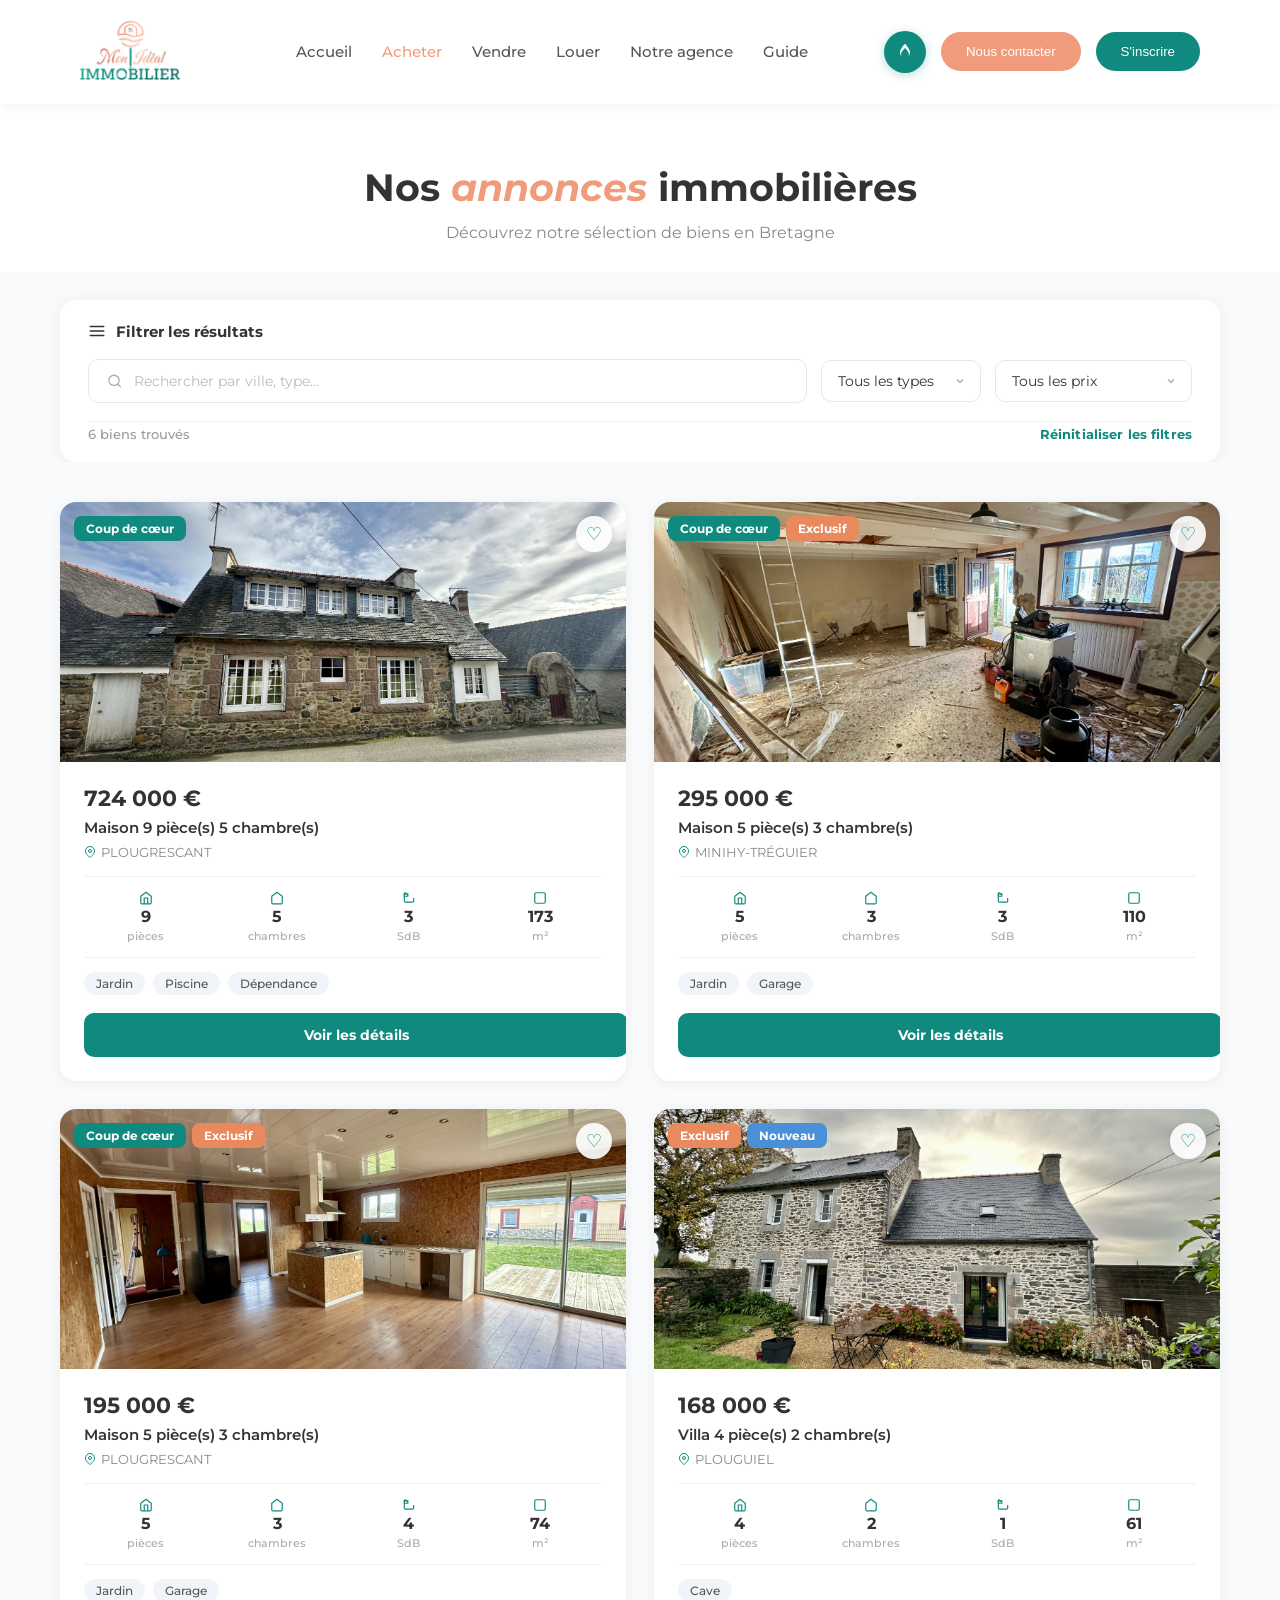
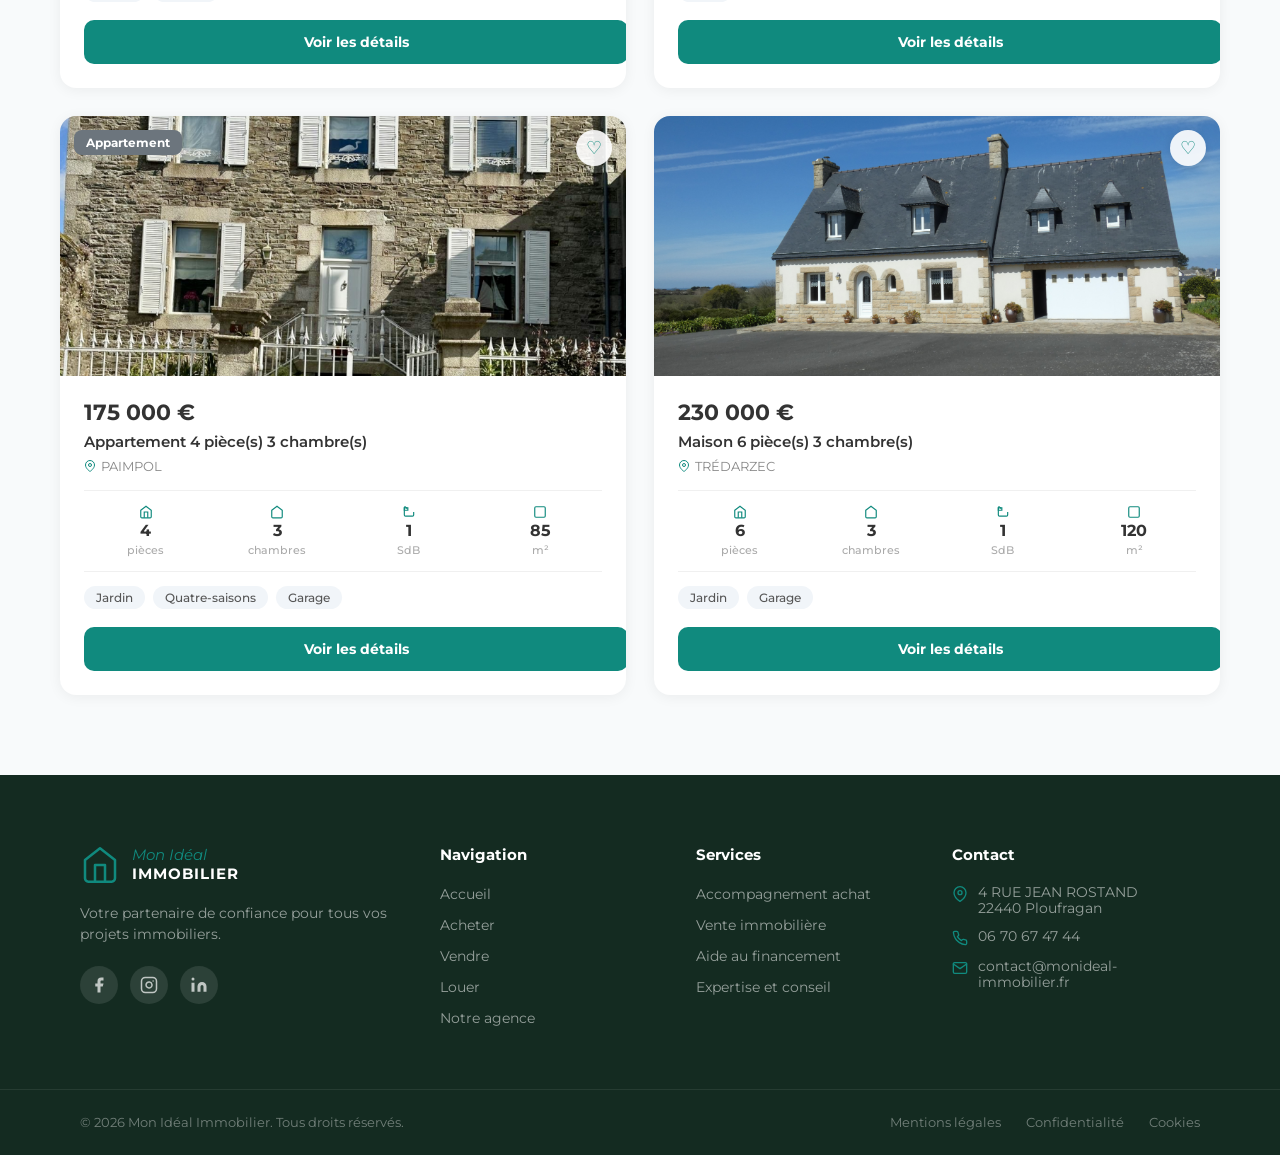
==== commit 245ce630: "logo accueil" ====
--- a/catalogue.html
+++ b/catalogue.html
@@ -16,7 +16,9 @@
     <!-- Navbar -->
     <header class="navbar navbar-solid">
         <div class="logo">
-            <img class="logo-img" src="img/Logo_Mon-Ideal-Immobilier 1.svg" alt="Logo Mon Ideal Immobilier">
+            <a href="index.html" class="logo-link" aria-label="Mon Idéal Immobilier - Accueil">
+                <img class="logo-img" src="img/Logo_Mon-Ideal-Immobilier 1.svg" alt="Logo Mon Ideal Immobilier">
+            </a>
         </div>
         <nav>
             <ul class="nav-links">
--- a/style.css
+++ b/style.css
@@ -278,7 +278,6 @@
     margin-top: 30px;
     color: white;
     text-decoration: none;
-    font-weight: 600;
     font-size: 0.95rem;
     text-align: right;
     /* Aligné à droite de la boîte de recherche */
@@ -522,11 +521,15 @@
 
 .property-location {
     font-size: 0.82rem;
-    color: #888;
+    color: #4A5565;
     margin-bottom: 12px;
     text-transform: uppercase;
     letter-spacing: 0.5px;
 }
+.property-location i {
+    color: var(--primary-color);
+    margin-right: 4px;
+}
 
 .location-icon {
     font-size: 0.85rem;
@@ -536,9 +539,13 @@
     display: flex;
     gap: 18px;
     font-size: 0.85rem;
-    color: #666;
+    color: #4A5565;
     padding-top: 12px;
     border-top: 1px solid #f0f0f0;
+}
+.property-details span i{
+    color: var(--primary-color);
+    padding-right: 5px;
 }
 
 /* Bouton Voir tous les biens */
@@ -1509,10 +1516,28 @@
     padding: 0;
     transition: color 0.2s;
     letter-spacing: 0.01em;
+    position: relative;
+}
+
+.filtres-reset::after {
+    content: '';
+    position: absolute;
+    bottom: 0;
+    left: 0;
+    width: 100%;
+    height: 1px;
+    background-color: var(--dark-primary-color);
+    transform: scaleX(0);
+    transform-origin: center;
+    transition: transform 0.2s ease;
 }
 
 .filtres-reset:hover {
-    color: #0d7a70;
+    color: var(--dark-primary-color);
+}
+
+.filtres-reset:hover::after {
+    transform: scaleX(1);
 }
 
 /* Main catalogue */
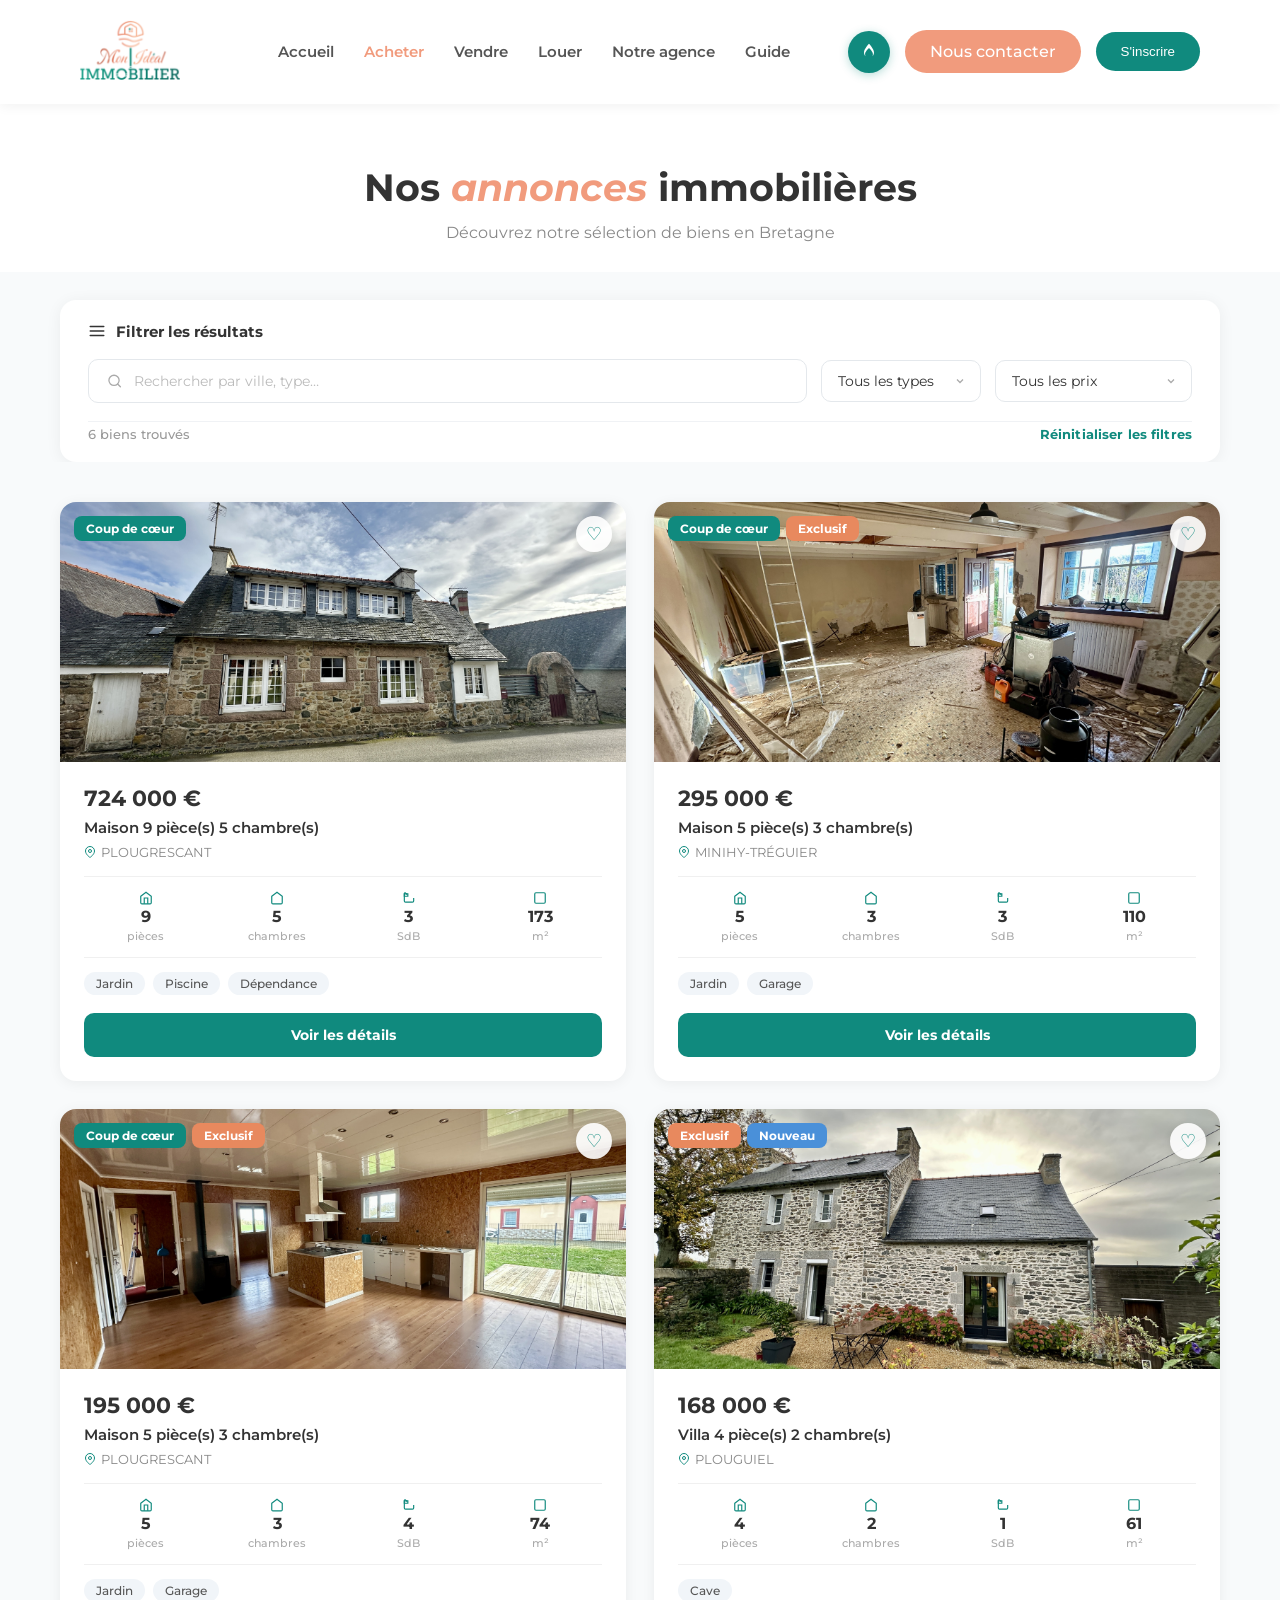
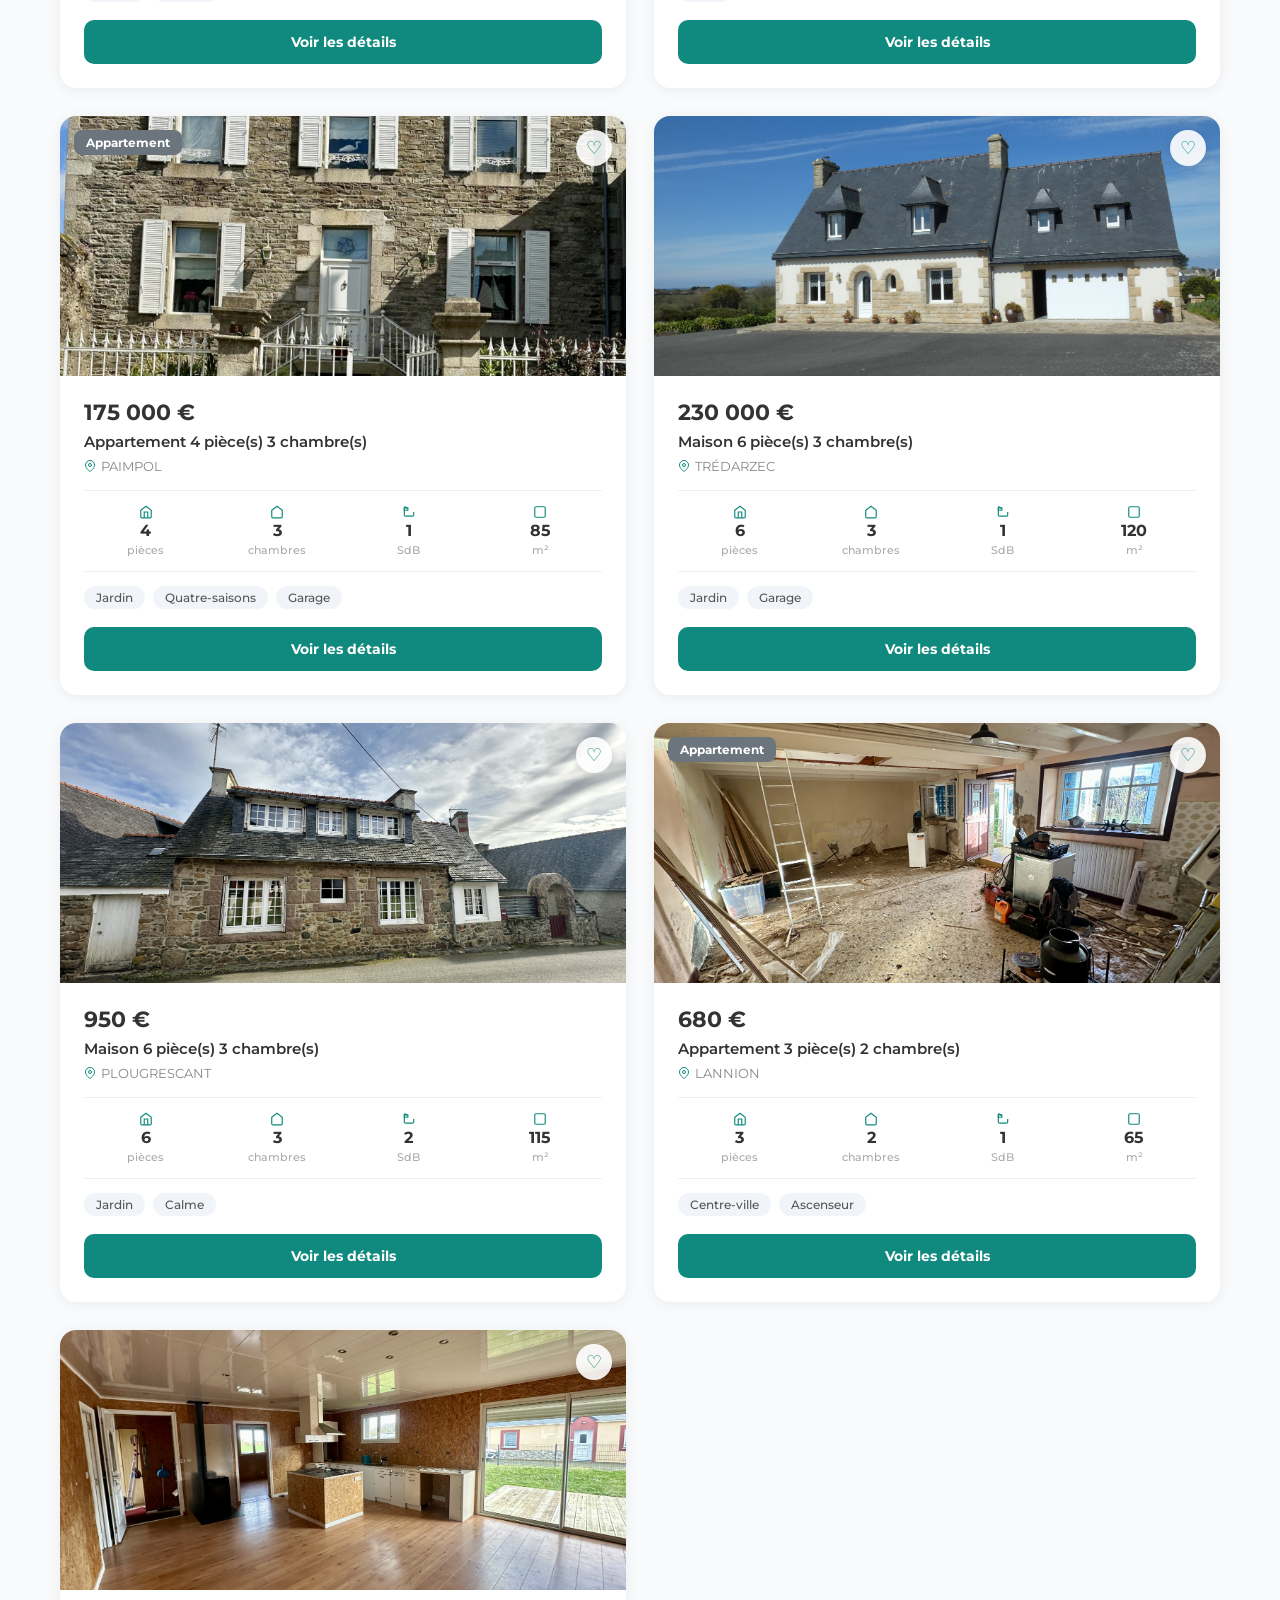
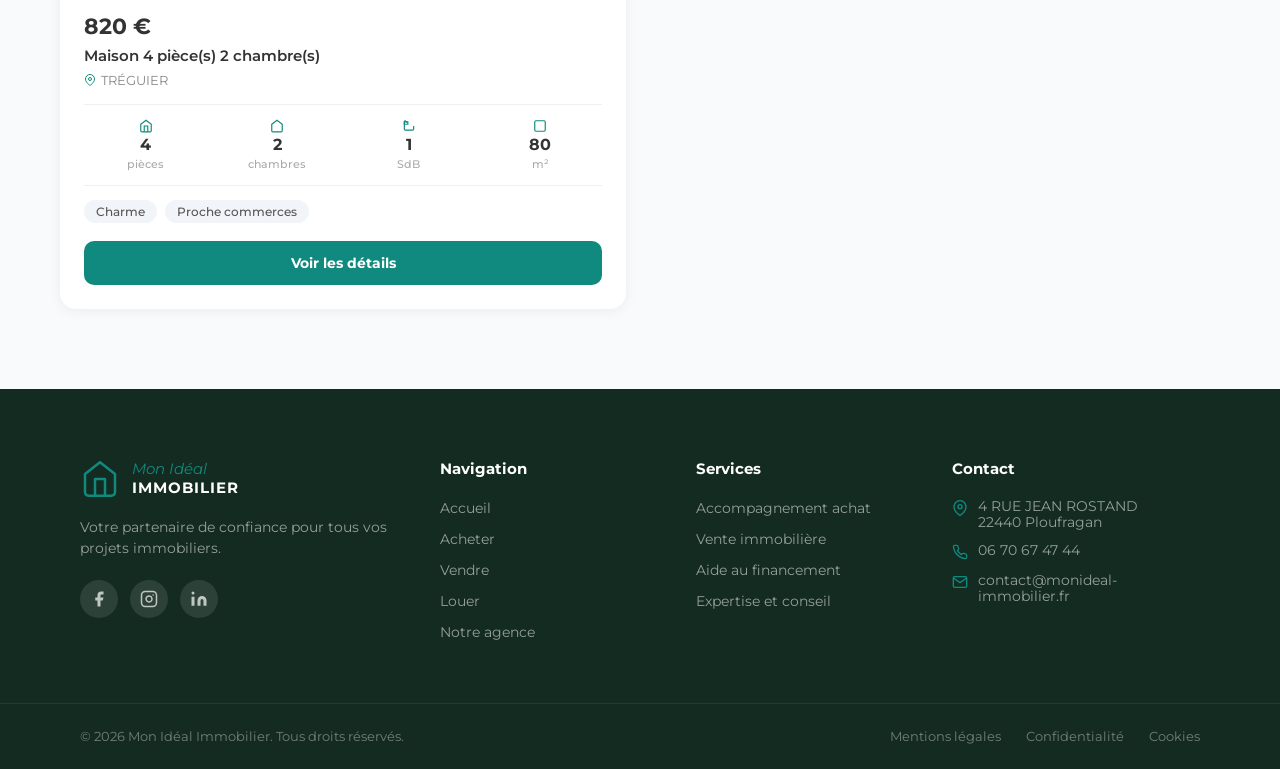
==== commit e11f99a4: "détails et corrections" ====
--- a/catalogue.html
+++ b/catalogue.html
@@ -17,7 +17,7 @@
     <header class="navbar navbar-solid">
         <div class="logo">
             <a href="index.html" class="logo-link" aria-label="Mon Idéal Immobilier - Accueil">
-                <img class="logo-img" src="img/Logo_Mon-Ideal-Immobilier 1.svg" alt="Logo Mon Ideal Immobilier">
+                <img class="logo-img" src="/img/Logo_Mon-Ideal-Immobilier 1.svg" alt="Logo Mon Ideal Immobilier">
             </a>
         </div>
         <nav>
@@ -38,7 +38,7 @@
                     </path>
                 </svg>
             </a>
-            <button class="btn-contact">Nous contacter</button>
+            <a href="contact.html" class="btn-contact">Nous contacter</a>
             <button class="btn-signup">S'inscrire</button>
         </div>
     </header>
@@ -216,92 +216,17 @@
     </footer>
 
     <script src="biens.js"></script>
+    <script src="script.js"></script>
     <script>
         // --- Génération des cartes ---
         const grid = document.getElementById('catalogue-grid');
 
-        function renderCards(biensList) {
-            grid.innerHTML = biensList.map(bien => `
-                <article class="cat-card" data-type="${bien.type}" data-prix="${bien.prix.replace(/\s/g, '')}" data-ville="${bien.ville}">
-                    <a href="produit.html?id=${bien.id}" class="cat-card-link">
-                        <div class="cat-card-image">
-                            <img src="${bien.photos[0]}" alt="${bien.titre}">
-                            <div class="cat-badges">
-                                ${bien.id === 1 || bien.id === 2 || bien.id === 3 ? '<span class="cat-badge badge-coeur">Coup de cœur</span>' : ''}
-                                ${bien.id === 2 || bien.id === 3 || bien.id === 4 ? '<span class="cat-badge badge-exclusif">Exclusif</span>' : ''}
-                                ${bien.id === 4 ? '<span class="cat-badge badge-nouveau">Nouveau</span>' : ''}
-                                ${bien.type === 'Appartement' ? '<span class="cat-badge badge-type">Appartement</span>' : ''}
-                            </div>
-                            <button class="btn-favorite cat-fav" aria-label="Ajouter aux favoris">♡</button>
-                        </div>
-                        <div class="cat-card-body">
-                            <div class="cat-prix">${bien.prix} €</div>
-                            <div class="cat-nom">${bien.type} ${bien.pieces} pièce(s) ${bien.chambres} chambre(s)</div>
-                            <div class="cat-localisation">
-                                <svg width="12" height="12" viewBox="0 0 24 24" fill="none" stroke="currentColor" stroke-width="2">
-                                    <path d="M21 10c0 7-9 13-9 13s-9-6-9-13a9 9 0 0 1 18 0z"></path>
-                                    <circle cx="12" cy="10" r="3"></circle>
-                                </svg>
-                                ${bien.ville}
-                            </div>
-                            <div class="cat-stats">
-                                <div class="cat-stat">
-                                    <svg width="14" height="14" viewBox="0 0 24 24" fill="none" stroke="currentColor" stroke-width="2">
-                                        <path d="M3 9l9-7 9 7v11a2 2 0 0 1-2 2H5a2 2 0 0 1-2-2z"></path>
-                                        <polyline points="9 22 9 12 15 12 15 22"></polyline>
-                                    </svg>
-                                    <span>${bien.pieces}</span>
-                                    <small>pièces</small>
-                                </div>
-                                <div class="cat-stat">
-                                    <svg width="14" height="14" viewBox="0 0 24 24" fill="none" stroke="currentColor" stroke-width="2">
-                                        <path d="M3 9l9-7 9 7v11a2 2 0 0 1-2 2H5a2 2 0 0 1-2-2z"></path>
-                                    </svg>
-                                    <span>${bien.chambres}</span>
-                                    <small>chambres</small>
-                                </div>
-                                <div class="cat-stat">
-                                    <svg width="14" height="14" viewBox="0 0 24 24" fill="none" stroke="currentColor" stroke-width="2">
-                                        <path d="M9 6 6.5 3.5a1.5 1.5 0 0 0-1-.5C4.683 3 4 3.683 4 4.5V17a2 2 0 0 0 2 2h12a2 2 0 0 0 2-2v-5"></path>
-                                        <path d="M10 5H4v4h6v-4z"></path>
-                                    </svg>
-                                    <span>${bien.sdb}</span>
-                                    <small>SdB</small>
-                                </div>
-                                <div class="cat-stat">
-                                    <svg width="14" height="14" viewBox="0 0 24 24" fill="none" stroke="currentColor" stroke-width="2">
-                                        <rect x="3" y="3" width="18" height="18" rx="2" ry="2"></rect>
-                                    </svg>
-                                    <span>${bien.surface}</span>
-                                    <small>m²</small>
-                                </div>
-                            </div>
-                            <div class="cat-tags">
-                                ${bien.tags.map(tag => `<span class="cat-tag">${tag}</span>`).join('')}
-                            </div>
-                            <a href="produit.html?id=${bien.id}" class="btn-voir-details">Voir les détails</a>
-                        </div>
-                    </a>
-                </article>
-            `).join('');
-
-            // Réattacher les événements favoris
+        function renderCatalogueCards(biensList) {
+            grid.innerHTML = biensList.map(bien => createPropertyCard(bien)).join('');
             attachFavEvents();
         }
 
-        function attachFavEvents() {
-            document.querySelectorAll('.cat-fav').forEach(btn => {
-                btn.addEventListener('click', (e) => {
-                    e.preventDefault();
-                    e.stopPropagation();
-                    const isFav = btn.textContent.trim() === '♥';
-                    btn.textContent = isFav ? '♡' : '♥';
-                    btn.style.color = isFav ? '' : 'var(--accent-color)';
-                });
-            });
-        }
-
-        renderCards(BIENS);
+        renderCatalogueCards(BIENS);
 
         // --- Filtrage ---
         const inputVille = document.getElementById('filtre-ville');
--- a/style.css
+++ b/style.css
@@ -18,7 +18,6 @@
     font-family: 'Montserrat', sans-serif;
 }
 
-/* Barre de navigation transparente */
 .navbar {
     display: flex;
     justify-content: space-between;
@@ -30,6 +29,7 @@
     right: 0;
     z-index: 100;
     background: #FDFFFE;
+    transition: background 0.3s ease;
 }
 
 .logo-img {
@@ -46,8 +46,9 @@
 .nav-links a {
     text-decoration: none;
     color: #555;
-    font-weight: 500;
+    font-weight: 600;
     font-size: 15px;
+    transition: color 0.3s;
 }
 
 .nav-links a.active {
@@ -96,20 +97,13 @@
     border-radius: 25px;
     cursor: pointer;
     font-weight: 500;
+    transition: 0.3s;
+    text-decoration: none !important;
+    display: inline-block;
 }
 
 .btn-contact:hover {
     background: var(--primary-color);
-}
-
-.btn-contact:active {
-    background: var(--dark-primary-color);
-}
-
-.btn-contact.active {
-    color: var(--dark-primary-color);
-    border-color: var(--dark-primary-color);
-    background: transparent;
 }
 
 .btn-signup {
@@ -118,16 +112,13 @@
     border: none;
     padding: 12px 25px;
     border-radius: 25px;
+    font-weight: 500;
     cursor: pointer;
-    font-weight: 500;
+    transition: background 0.3s, transform 0.2s;
 }
 
 .btn-signup:hover {
     background: var(--accent-color);
-}
-
-.btn-signup:active {
-    background: var(--dark-accent-color);
 }
 
 .btn-signup.active {
@@ -140,12 +131,12 @@
 .hero-carousel {
     position: relative;
     width: 100%;
+    max-width: 1879px;
     aspect-ratio: 1879 / 1018;
-    /* Ratio exact de la nouvelle tinderbannière.png */
-    height: auto;
-    max-height: 80vh;
+    max-height: 95vh;
+    margin: 0 auto;
     overflow: hidden;
-    background-color: #f8fafb;
+    background-color: #000;
 }
 
 .carousel-container {
@@ -160,8 +151,7 @@
     left: 0;
     width: 100%;
     height: 100%;
-    background-size: contain;
-    /* Assure que toute l'image est visible */
+    background-size: cover;
     background-position: center;
     background-repeat: no-repeat;
     opacity: 0;
@@ -171,8 +161,6 @@
 .slide.active {
     opacity: 1;
 }
-
-/* Supprimé l'overlay gris pour que l'image soit éclatante */
 
 /* Contenu aligné à gauche */
 .hero-content {
@@ -182,7 +170,7 @@
     transform: translateY(-50%);
     z-index: 10;
     color: white;
-    max-width: 650px;
+    max-width: 2000px;
     opacity: 0;
     transition: opacity 0.8s ease 0.4s, transform 0.8s ease 0.4s;
 }
@@ -193,11 +181,12 @@
 }
 
 .hero-content h1 {
-    font-size: 3.5rem;
-    margin-bottom: 10px;
-    font-weight: 700;
-    text-shadow: 0 2px 10px rgba(0, 0, 0, 0.3);
-    /* Ombre légère pour lire sur l'image */
+    font-size: 4rem;
+    /* Plus grand pour l'impact */
+    margin-bottom: 15px;
+    font-weight: 700;
+    line-height: 1.1;
+    text-shadow: 0 4px 15px rgba(0, 0, 0, 0.4);
 }
 
 .hero-content p {
@@ -206,13 +195,15 @@
     text-shadow: 0 2px 10px rgba(0, 0, 0, 0.3);
 }
 
-/* Le rectangle blanc de recherche */
+/* Le rectangle blanc de recherche - Look plus moderne */
 .search-box {
-    background: white;
-    padding: 30px;
-    border-radius: 20px;
-    box-shadow: 0 10px 40px rgba(0, 0, 0, 0.15);
+    background: rgba(255, 255, 255, 0.95);
+    backdrop-filter: blur(10px);
+    padding: 35px;
+    border-radius: 24px;
+    box-shadow: 0 20px 50px rgba(0, 0, 0, 0.2);
     color: #333;
+    border: 1px solid rgba(255, 255, 255, 0.3);
 }
 
 .search-input-group {
@@ -283,30 +274,33 @@
     /* Aligné à droite de la boîte de recherche */
 }
 
-/* Styles spécifiques pour le slide Match */
 .slide-match {
     display: flex;
     align-items: center;
     justify-content: flex-start;
-    background-color: #108a7e;
-    /* Couleur teal assortie à l'image */
+}
+
+.slide-match .slide-overlay {
+    background: #00000000
 }
 
 .slide-match .hero-content {
     left: 80px;
-    max-width: 500px;
+    max-width: 1000px;
 }
 
 .slide-match h1 {
-    font-size: 3.8rem;
-    line-height: 1.1;
-    margin-bottom: 20px;
+    font-size: 3rem;
+    line-height: 1;
+    margin-bottom: 15px;
+    color: white;
 }
 
 .slide-match p {
-    font-size: 1.4rem;
-    margin-bottom: 120px;
-    opacity: 0.9;
+    font-size: 1.3rem;
+    margin-bottom: 25px;
+    opacity: 1;
+    color: white;
 }
 
 .btn-back-classic {
@@ -526,6 +520,7 @@
     text-transform: uppercase;
     letter-spacing: 0.5px;
 }
+
 .property-location i {
     color: var(--primary-color);
     margin-right: 4px;
@@ -543,18 +538,23 @@
     padding-top: 12px;
     border-top: 1px solid #f0f0f0;
 }
-.property-details span i{
+
+.property-details span i {
     color: var(--primary-color);
     padding-right: 5px;
 }
 
 /* Bouton Voir tous les biens */
 .voir-tous {
-    text-align: center;
+    display: flex;
+    justify-content: center;
+    align-items: center;
 }
 
 .btn-voir-tous {
-    display: inline-block;
+    display: inline-flex;
+    align-items: center;
+    justify-content: center;
     padding: 14px 40px;
     border: 2px solid var(--text-dark);
     border-radius: 30px;
@@ -1310,6 +1310,33 @@
     background: #dc0000;
 }
 
+.btn-cta-contact {
+    display: block;
+    width: 100%;
+    padding: 15px;
+    background: var(--primary-color);
+    color: white;
+    border: none;
+    border-radius: 12px;
+    font-size: 1rem;
+    font-weight: 700;
+    font-family: 'Montserrat', sans-serif;
+    cursor: pointer;
+    margin-bottom: 12px;
+    transition: background 0.3s, transform 0.2s, box-shadow 0.3s;
+    box-shadow: 0 4px 15px rgba(16, 138, 126, 0.2);
+}
+
+.btn-cta-contact:hover {
+    background: var(--dark-primary-color);
+    transform: translateY(-2px);
+    box-shadow: 0 6px 20px rgba(16, 138, 126, 0.3);
+}
+
+.btn-cta-contact:active {
+    transform: translateY(0);
+}
+
 .btn-planifier {
     display: flex;
     align-items: center;
@@ -1323,10 +1350,11 @@
     border-radius: 12px;
     font-size: 0.9rem;
     font-weight: 600;
+    text-decoration: none !important;
     font-family: 'Montserrat', sans-serif;
     cursor: pointer;
     margin-bottom: 20px;
-    transition: border-color 0.25s, color 0.25s, transform 0.2s;
+    transition: all 0.3s ease;
 }
 
 .btn-planifier:hover {
@@ -1723,7 +1751,9 @@
 
 /* Bouton Voir les détails */
 .btn-voir-details {
-    display: block;
+    display: flex;
+    align-items: center;
+    justify-content: center;
     width: 100%;
     padding: 13px;
     background: var(--primary-color);
@@ -1737,6 +1767,7 @@
     text-decoration: none;
     cursor: pointer;
     transition: background 0.25s, transform 0.2s;
+    box-sizing: border-box;
 }
 
 .btn-voir-details:hover {
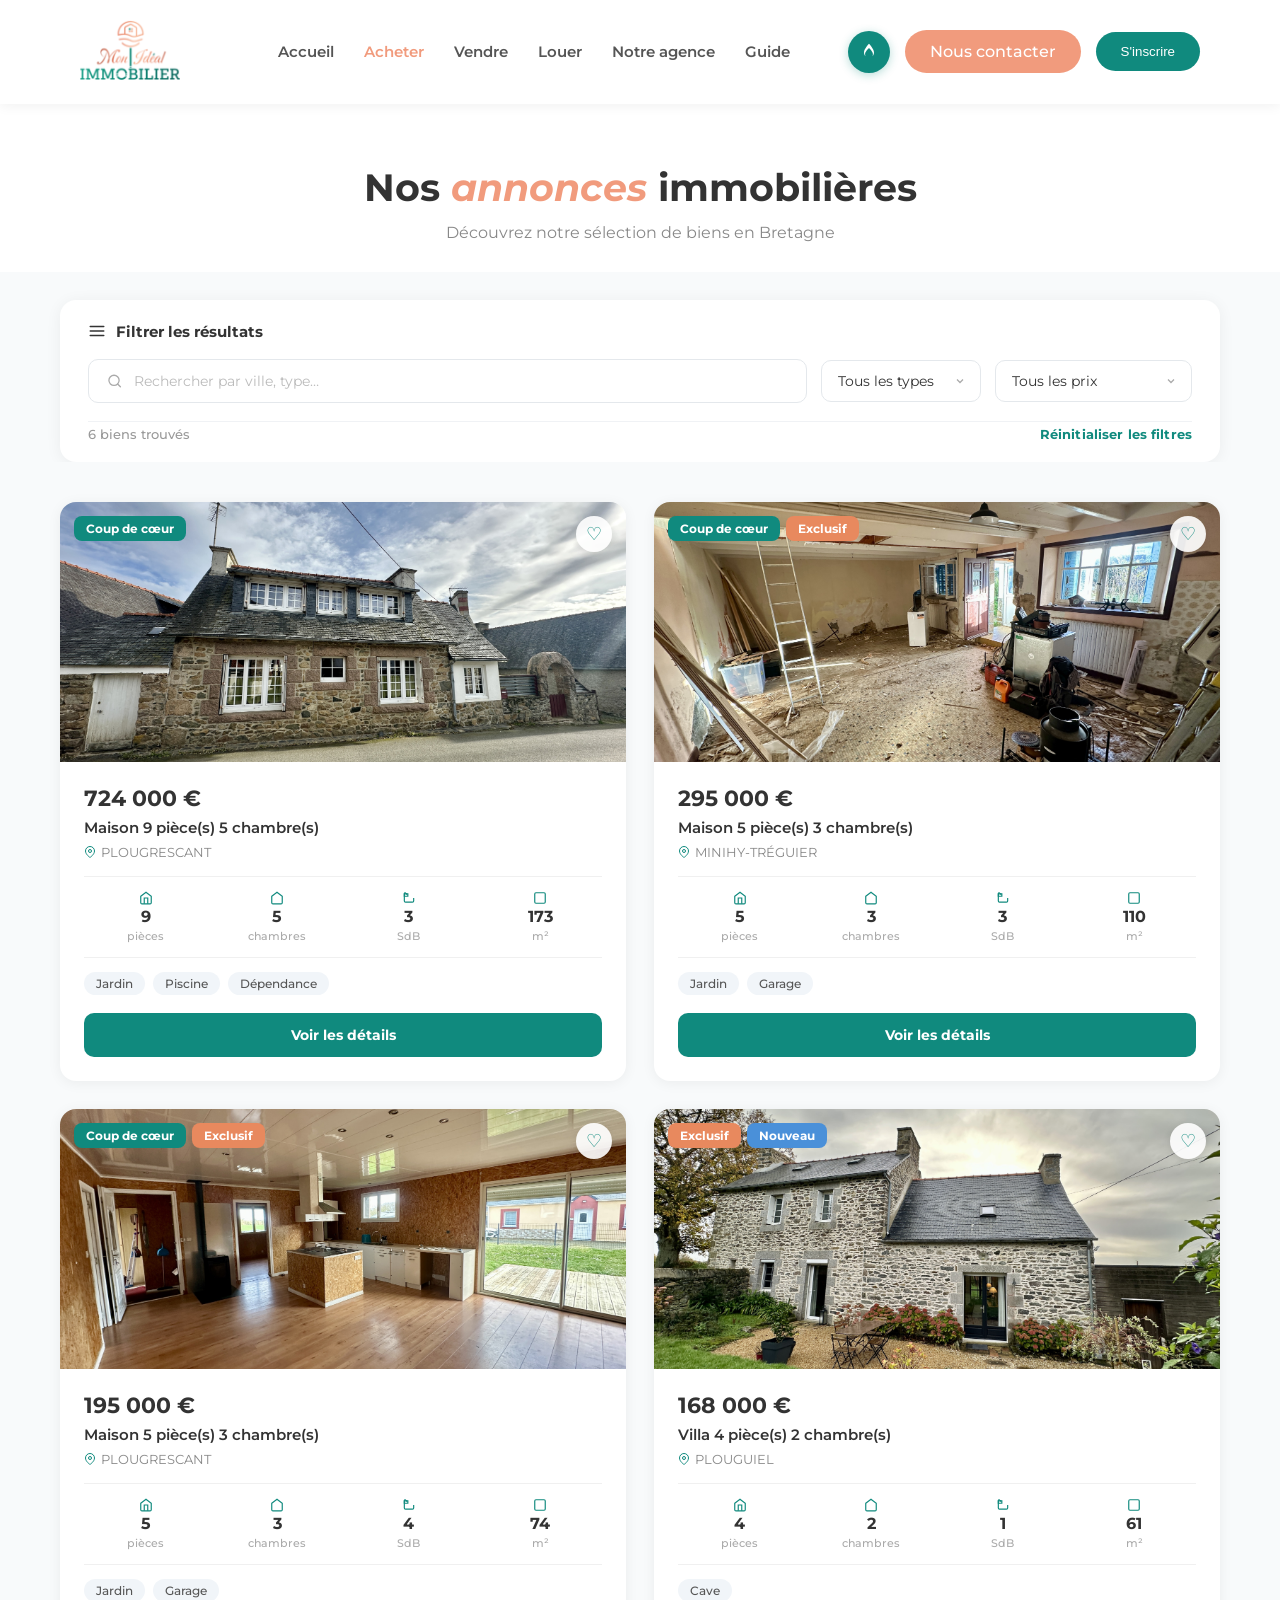
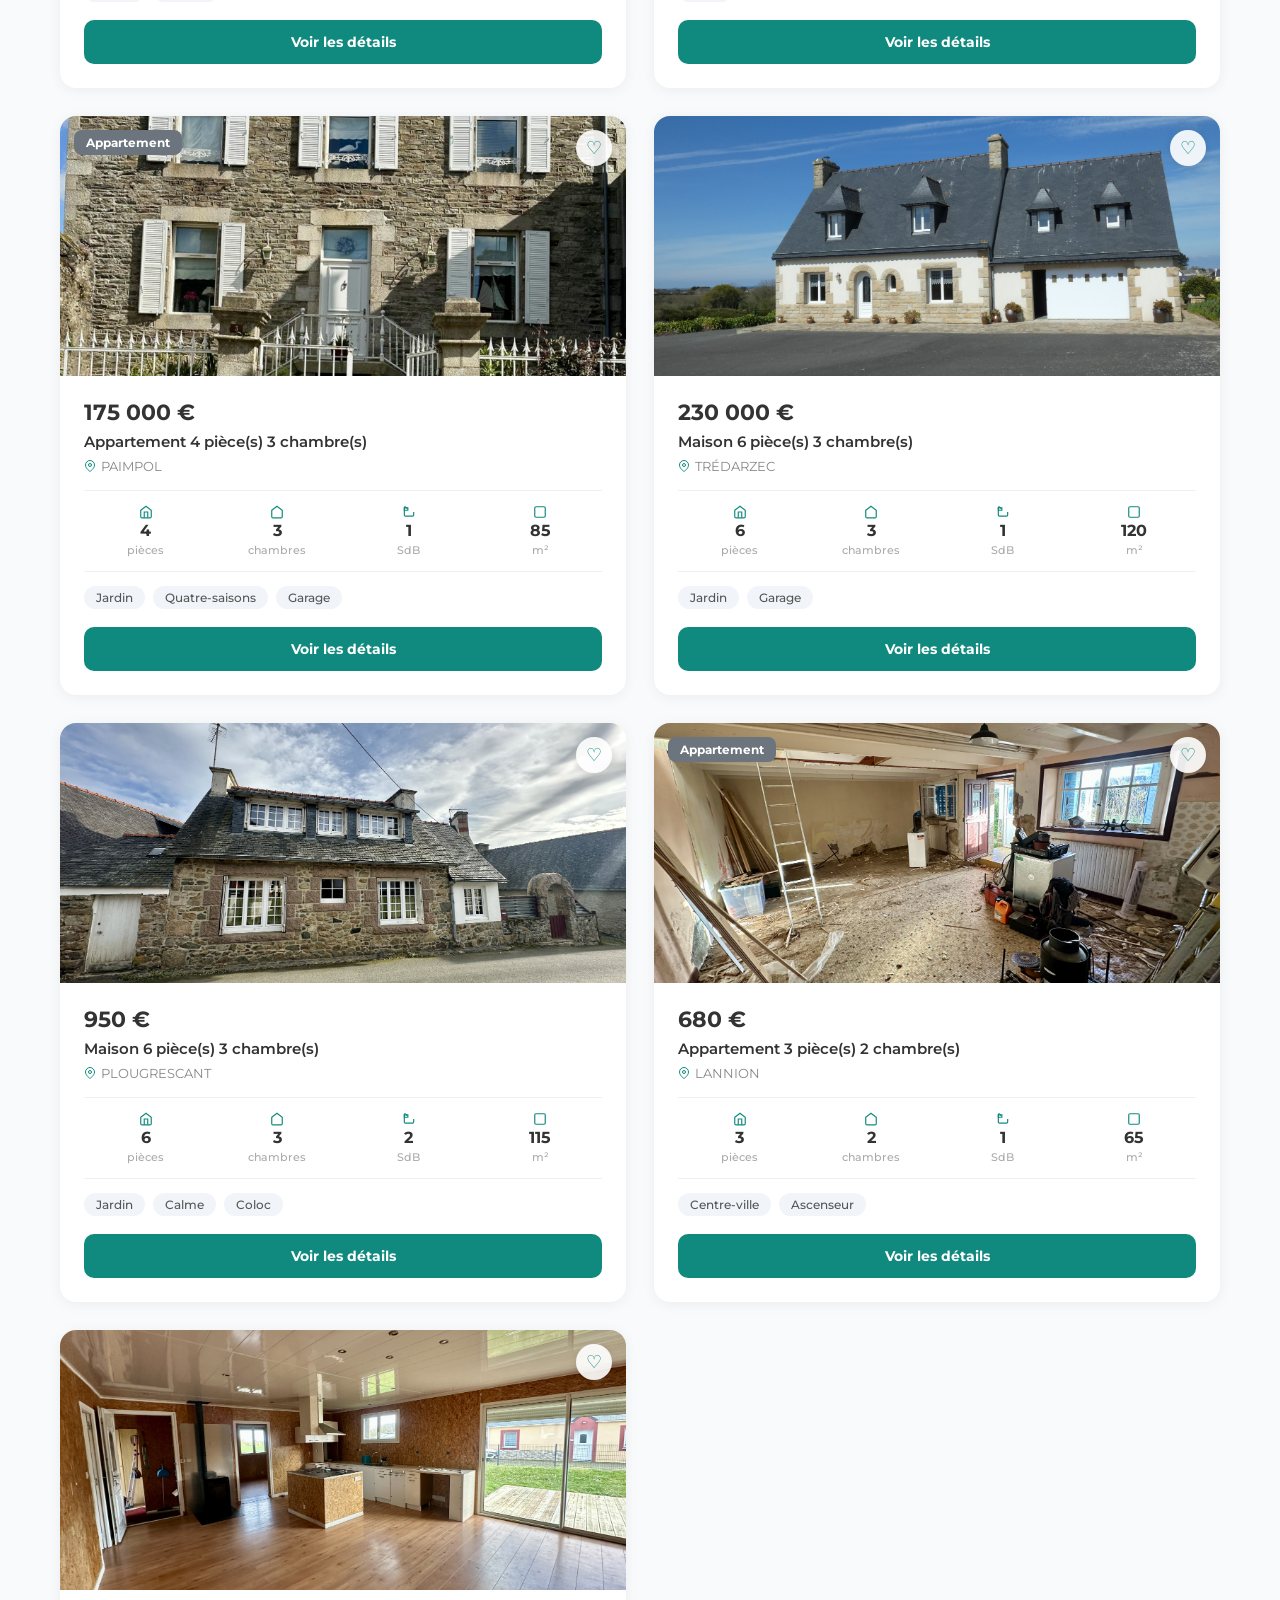
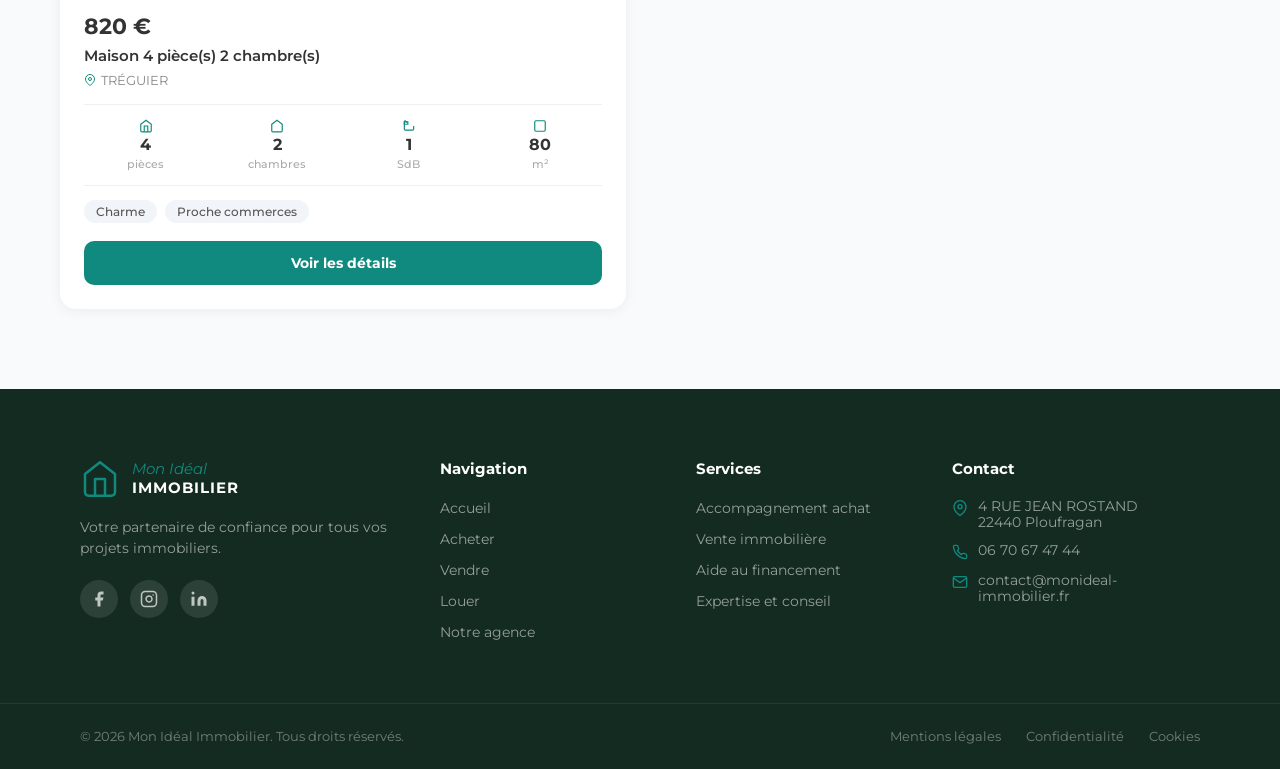
==== commit 7972fbee: "corrections" ====
--- a/catalogue.html
+++ b/catalogue.html
@@ -17,7 +17,7 @@
     <header class="navbar navbar-solid">
         <div class="logo">
             <a href="index.html" class="logo-link" aria-label="Mon Idéal Immobilier - Accueil">
-                <img class="logo-img" src="/img/Logo_Mon-Ideal-Immobilier 1.svg" alt="Logo Mon Ideal Immobilier">
+                <img class="logo-img" src="/img/Logo_Mon-Ideal-Immobilier_1.svg" alt="Logo Mon Ideal Immobilier">
             </a>
         </div>
         <nav>
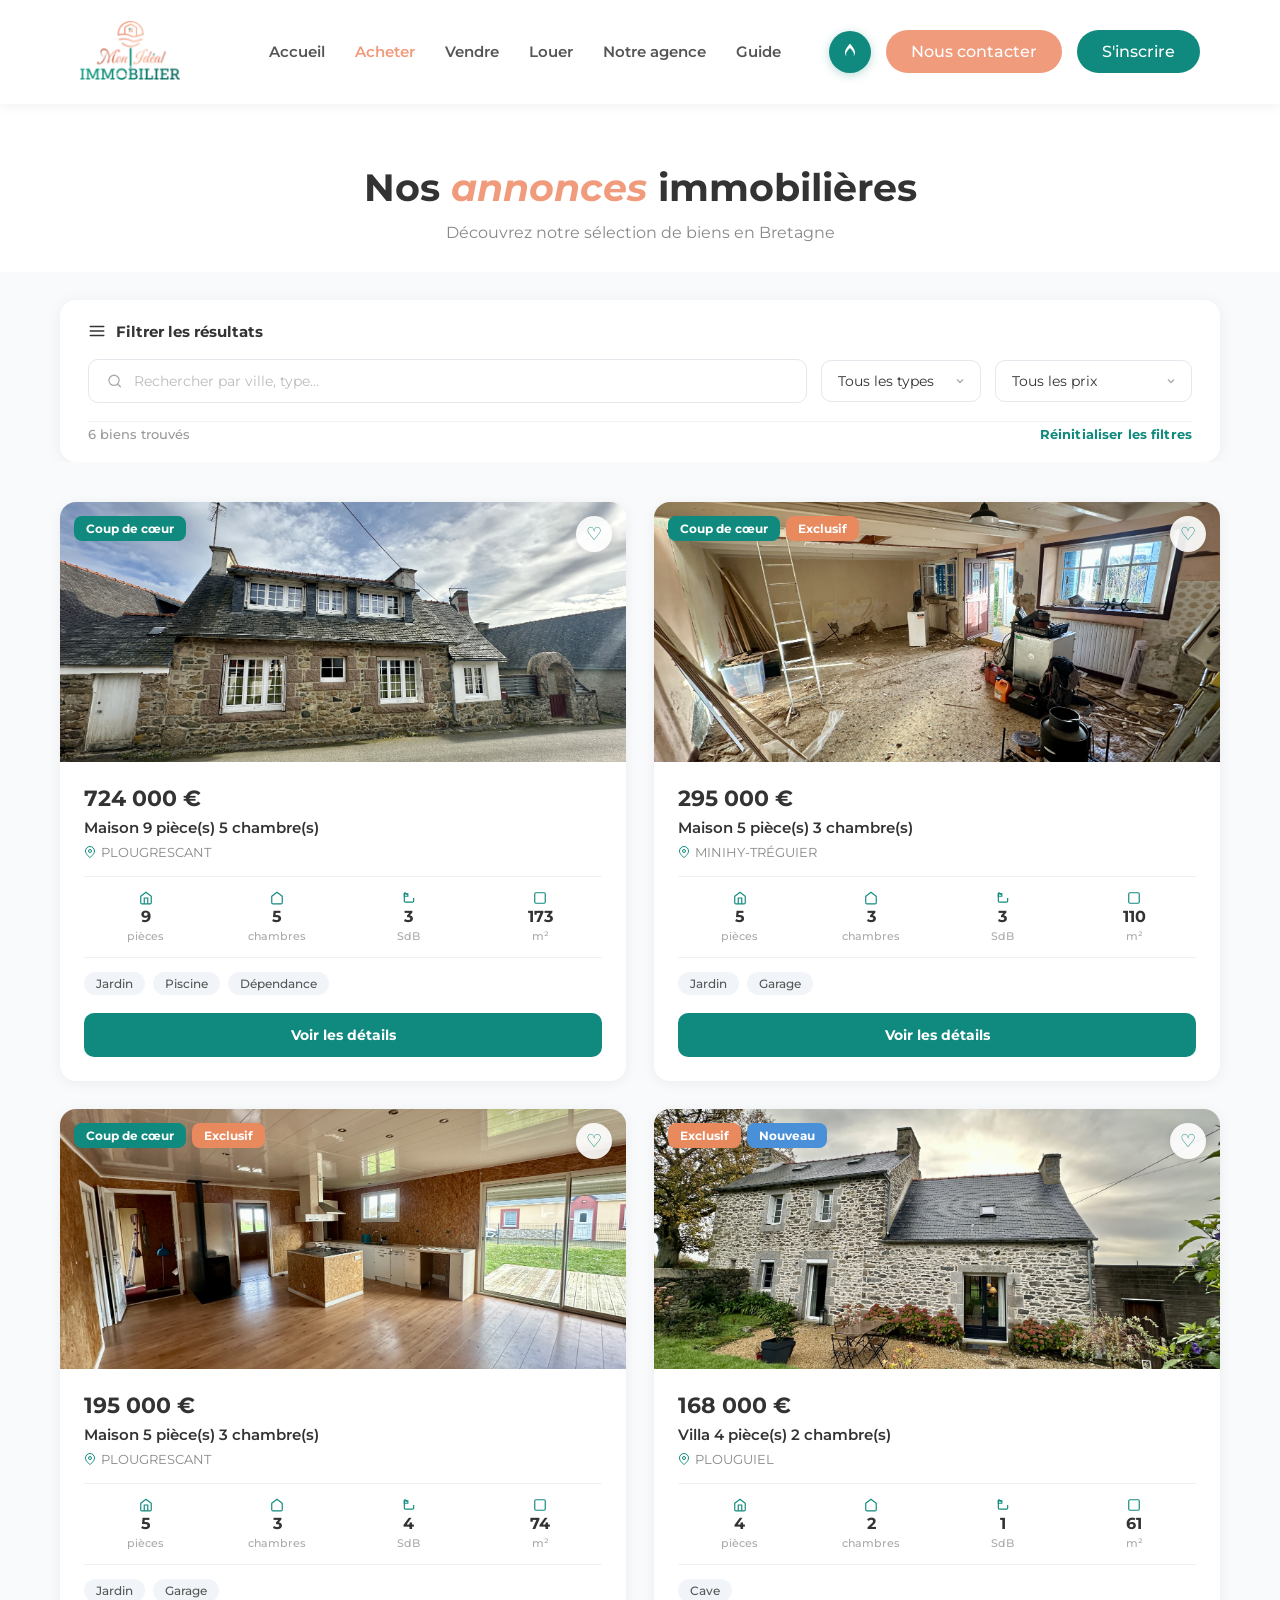
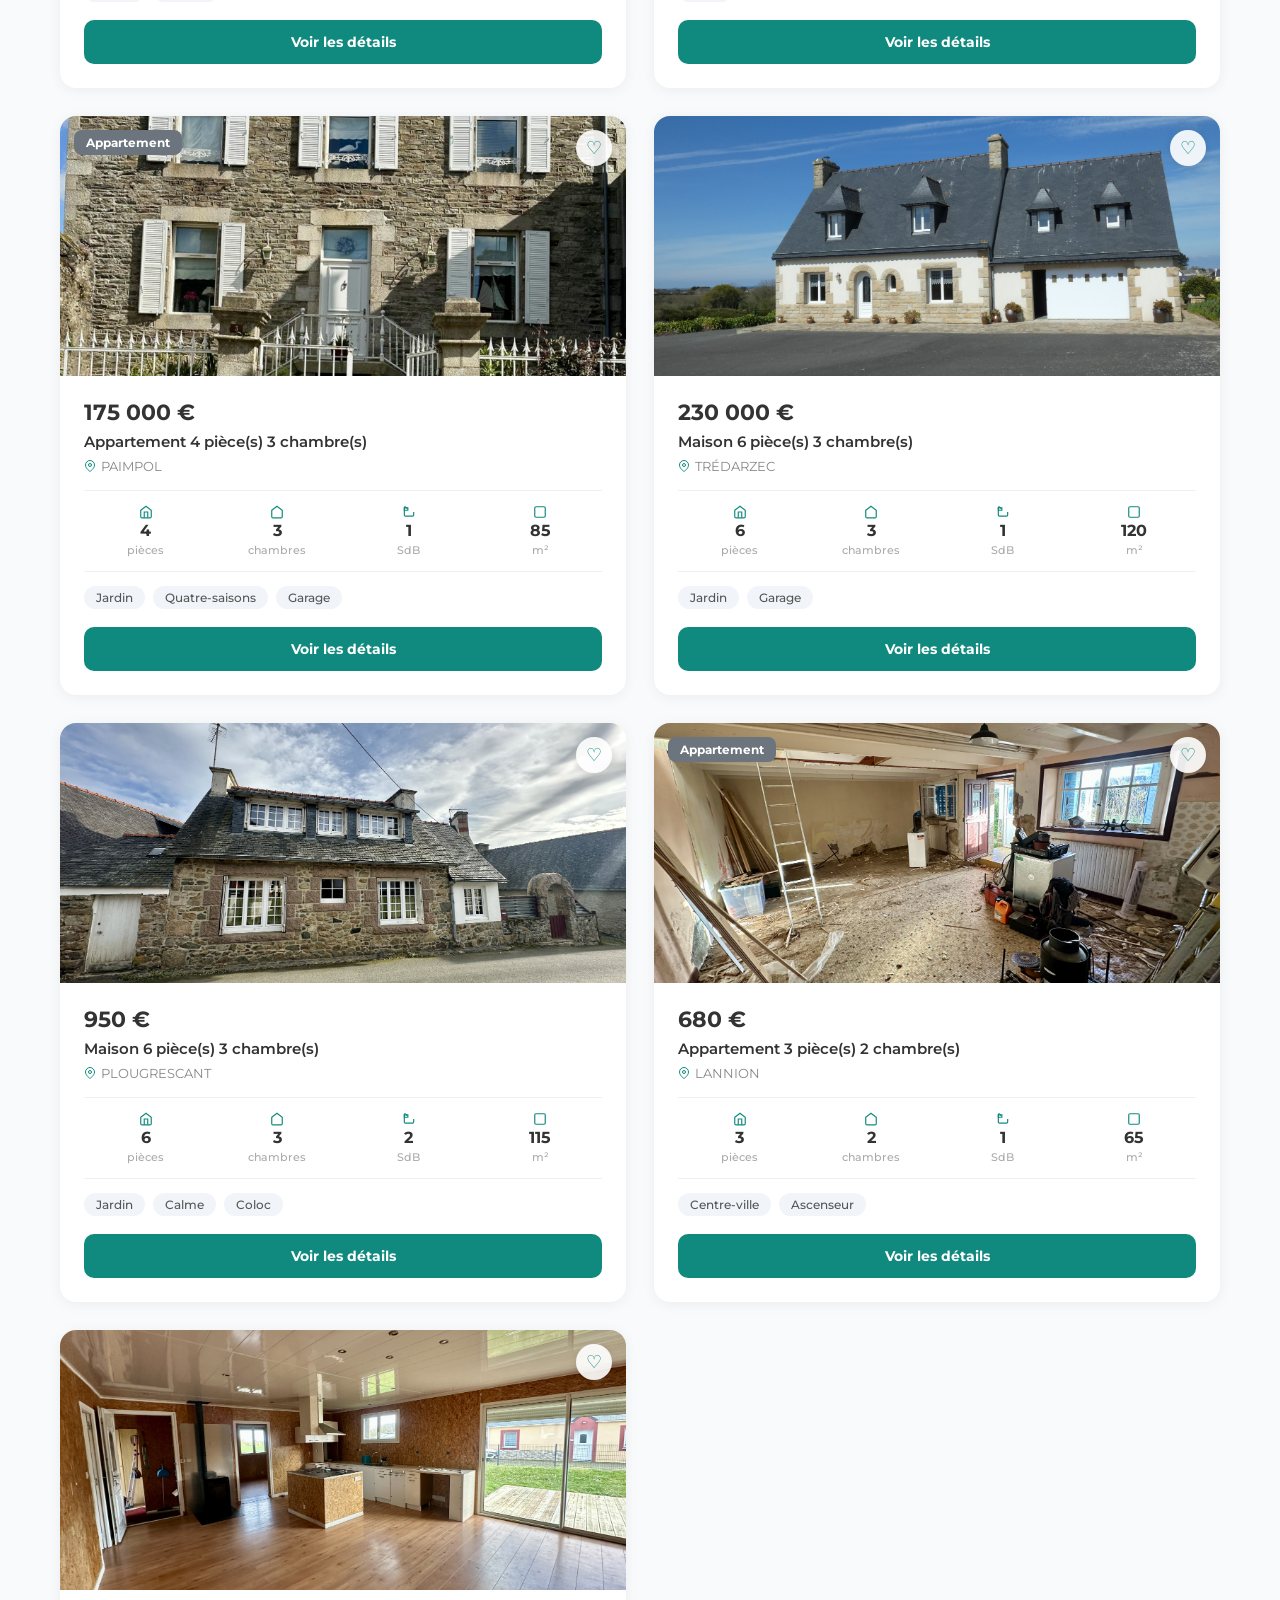
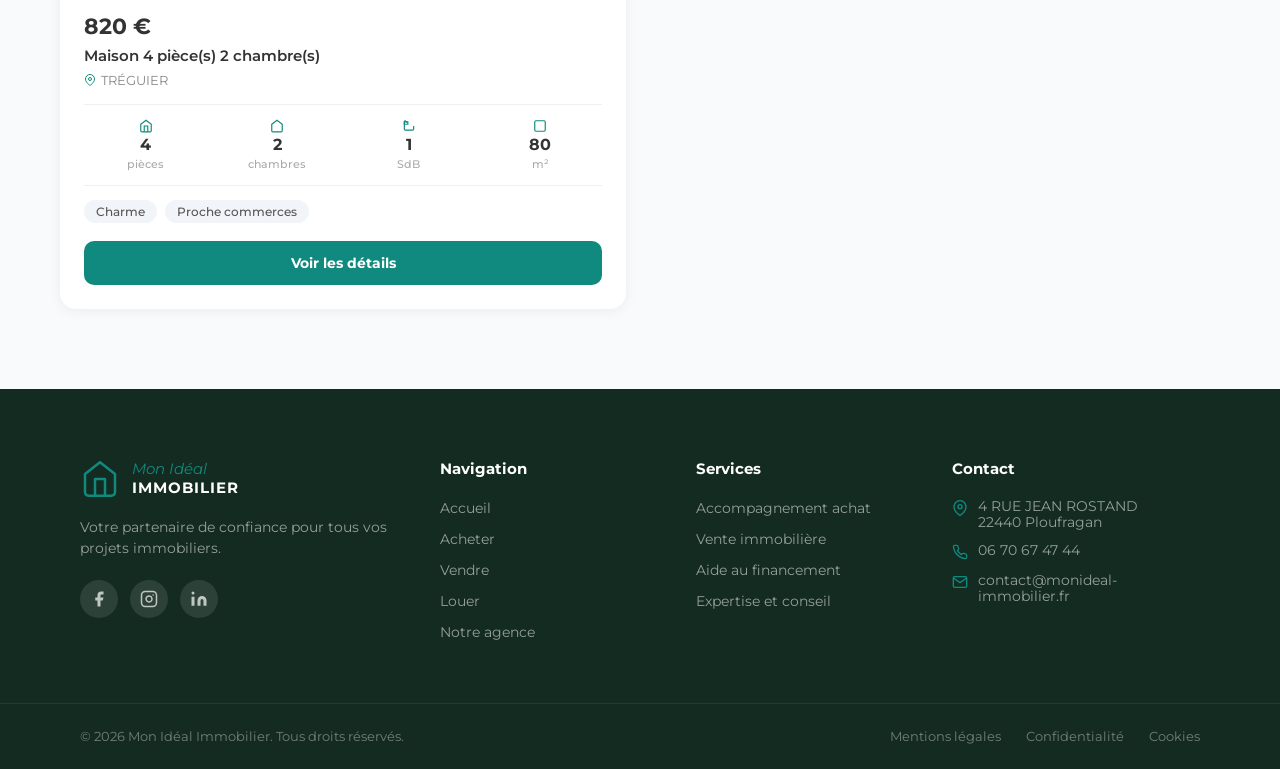
==== commit 69037221: "correctttt" ====
--- a/catalogue.html
+++ b/catalogue.html
@@ -39,7 +39,7 @@
                 </svg>
             </a>
             <a href="contact.html" class="btn-contact">Nous contacter</a>
-            <button class="btn-signup">S'inscrire</button>
+            <a href="inscription.html" class="btn-signup btn-signup-link">S'inscrire</a>
         </div>
     </header>
 
@@ -279,6 +279,7 @@
 
     </script>
 
+    <script src="auth.js"></script>
 </body>
 
 </html>
--- a/style.css
+++ b/style.css
@@ -115,6 +115,7 @@
     font-weight: 500;
     cursor: pointer;
     transition: background 0.3s, transform 0.2s;
+    text-decoration: none;
 }
 
 .btn-signup:hover {
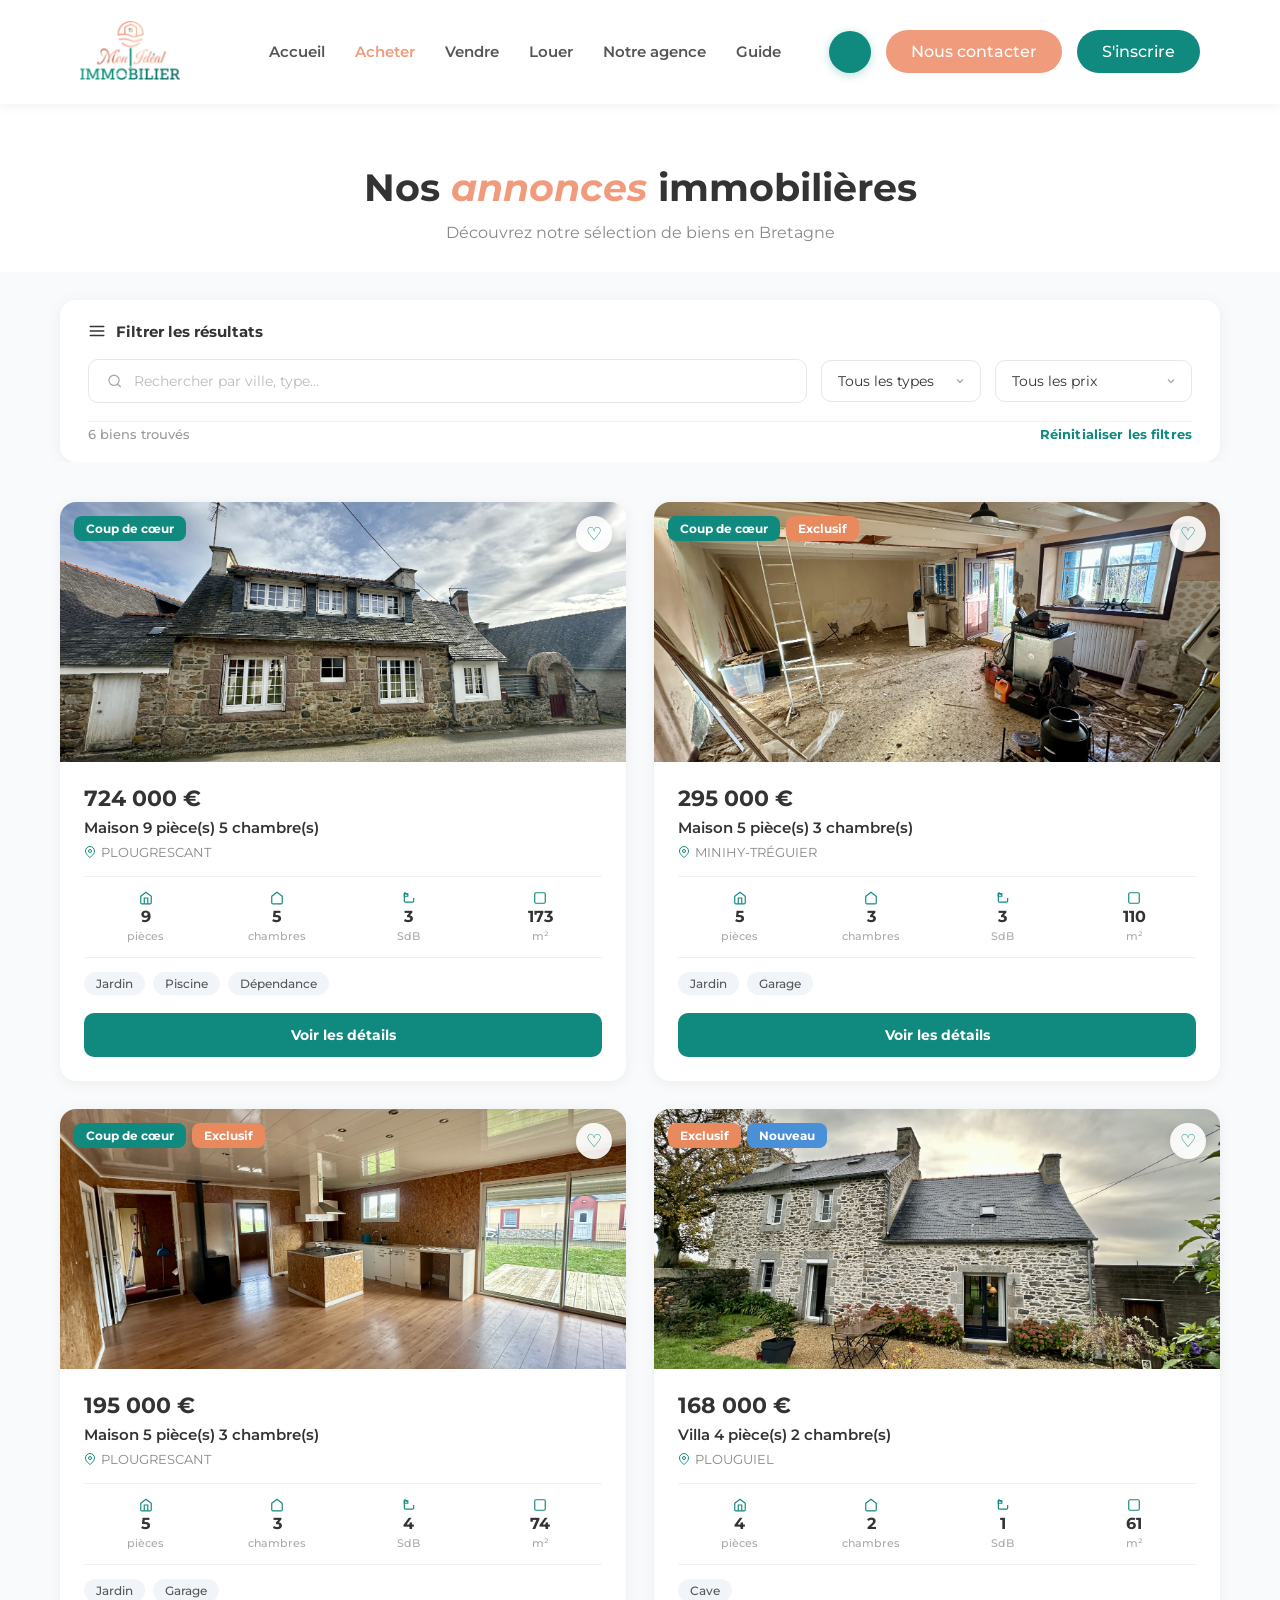
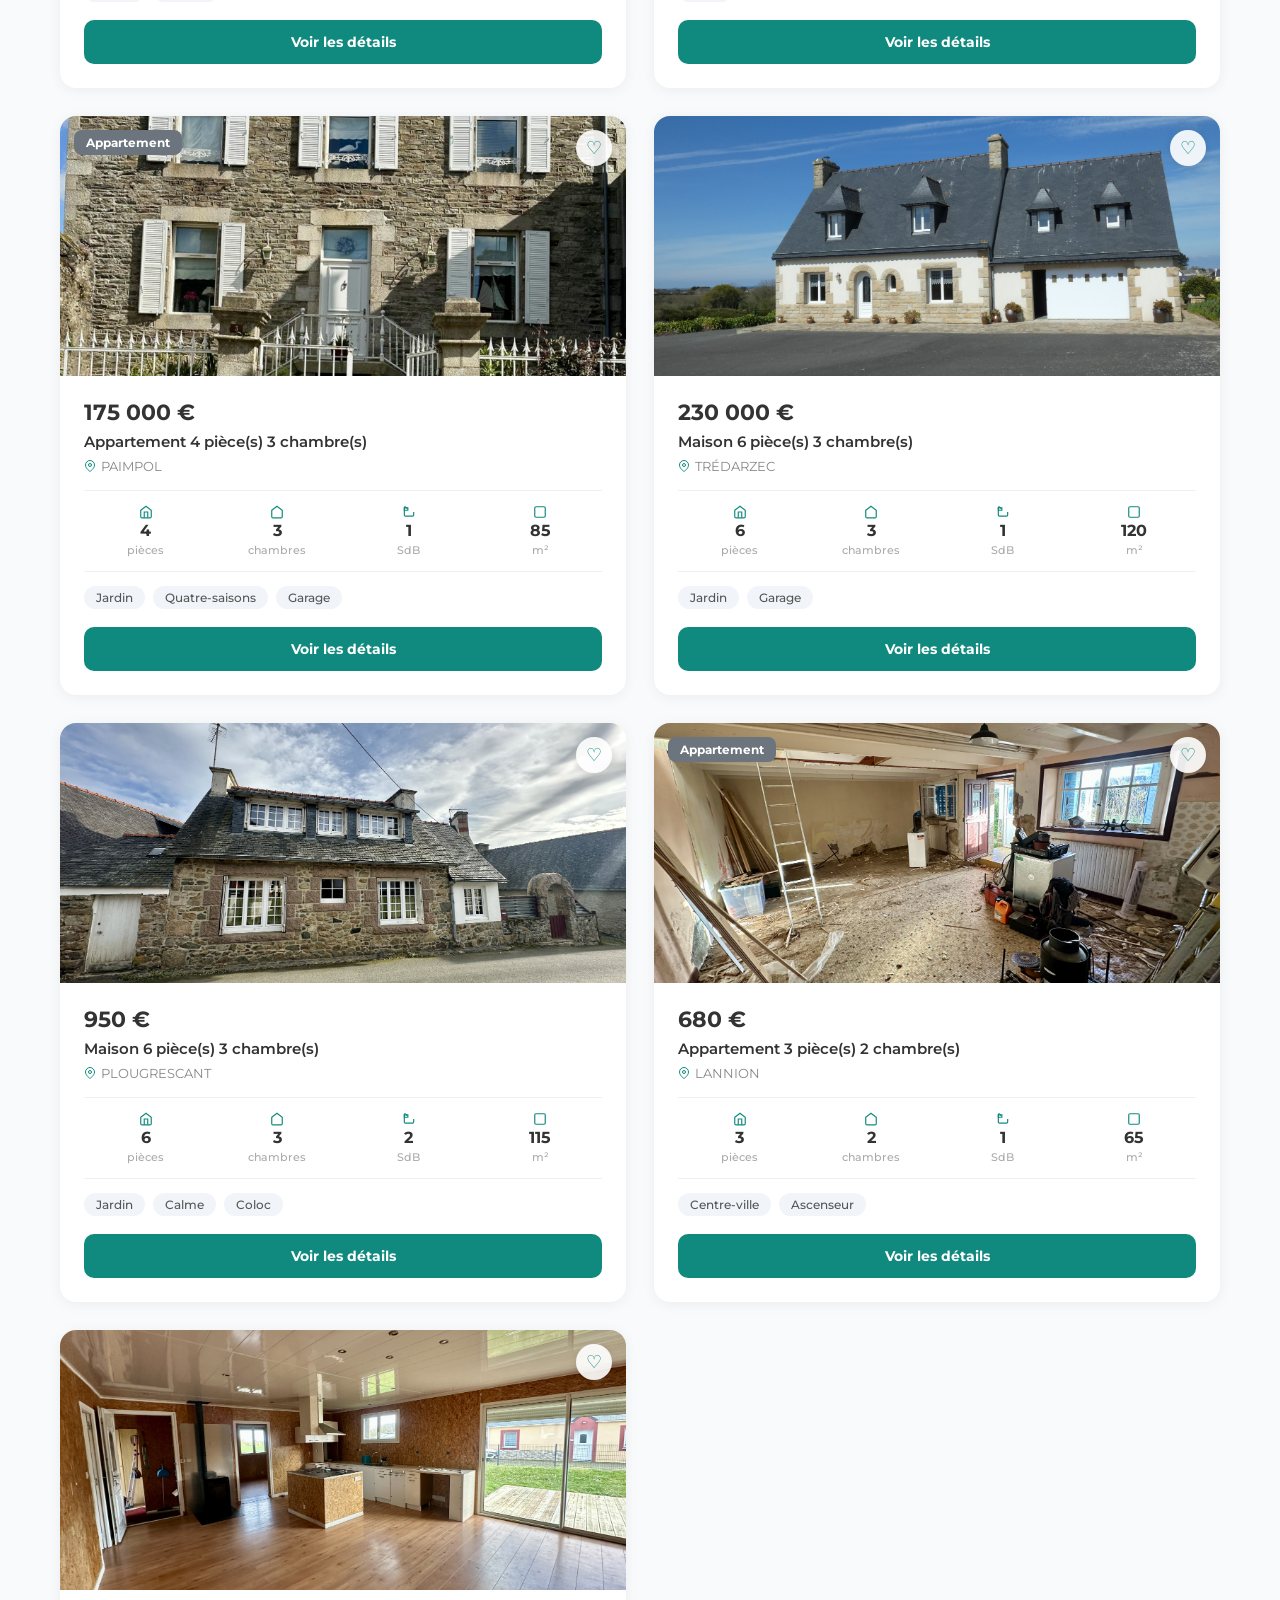
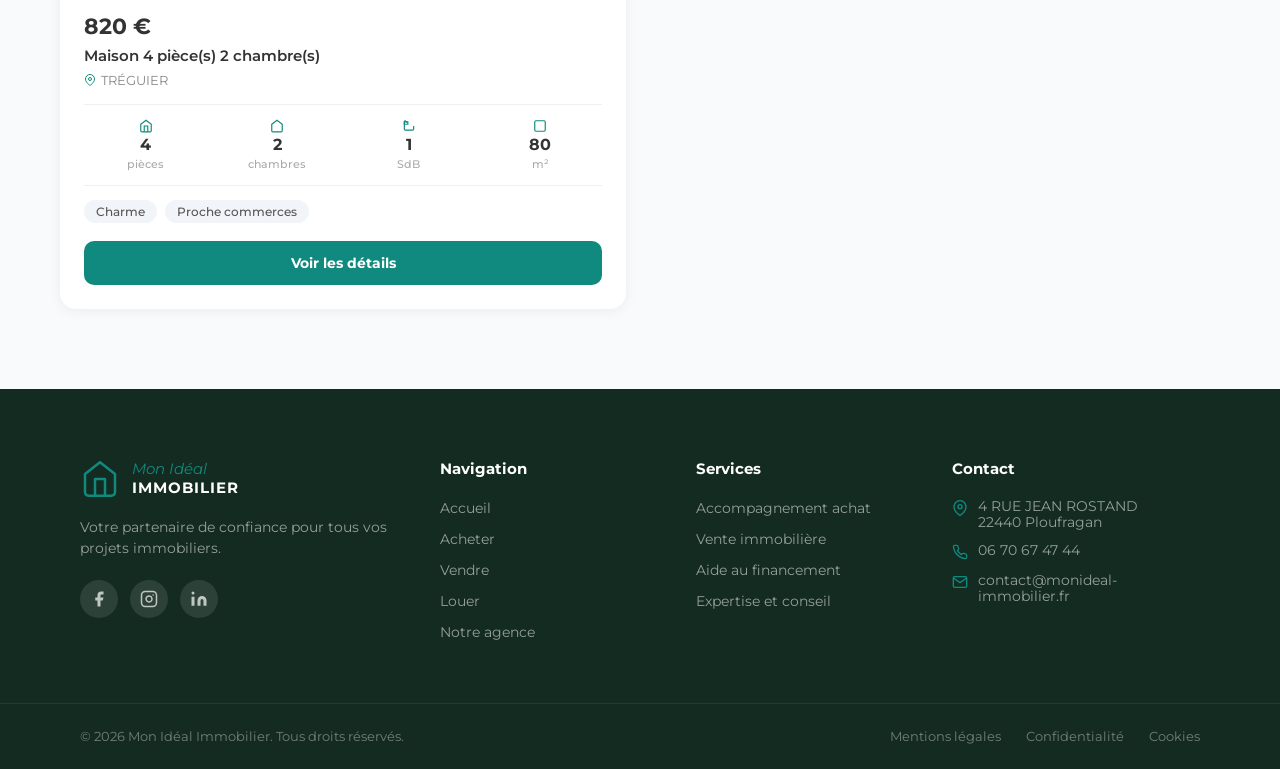
==== commit 8598e4e3: "changement" ====
--- a/catalogue.html
+++ b/catalogue.html
@@ -32,11 +32,7 @@
         </nav>
         <div class="auth-buttons">
             <a href="match.html" class="btn-match-nav" aria-label="Match Immobilier">
-                <svg width="20" height="20" viewBox="0 0 24 24" fill="currentColor">
-                    <path
-                        d="M12 2c0 0-6 6.2-6 10.5c0 1.8.7 3.4 1.8 4.6c-.3-.7-.5-1.5-.5-2.3c0-3.1 3.5-6.4 4.7-7.5c1.2 1.1 4.7 4.4 4.7 7.5c0 .8-.2 1.6-.5 2.3c1.1-1.2 1.8-2.8 1.8-4.6C18 8.2 12 2 12 2z">
-                    </path>
-                </svg>
+                <i class="fa-solid fa-fire"></i>
             </a>
             <a href="contact.html" class="btn-contact">Nous contacter</a>
             <a href="inscription.html" class="btn-signup btn-signup-link">S'inscrire</a>
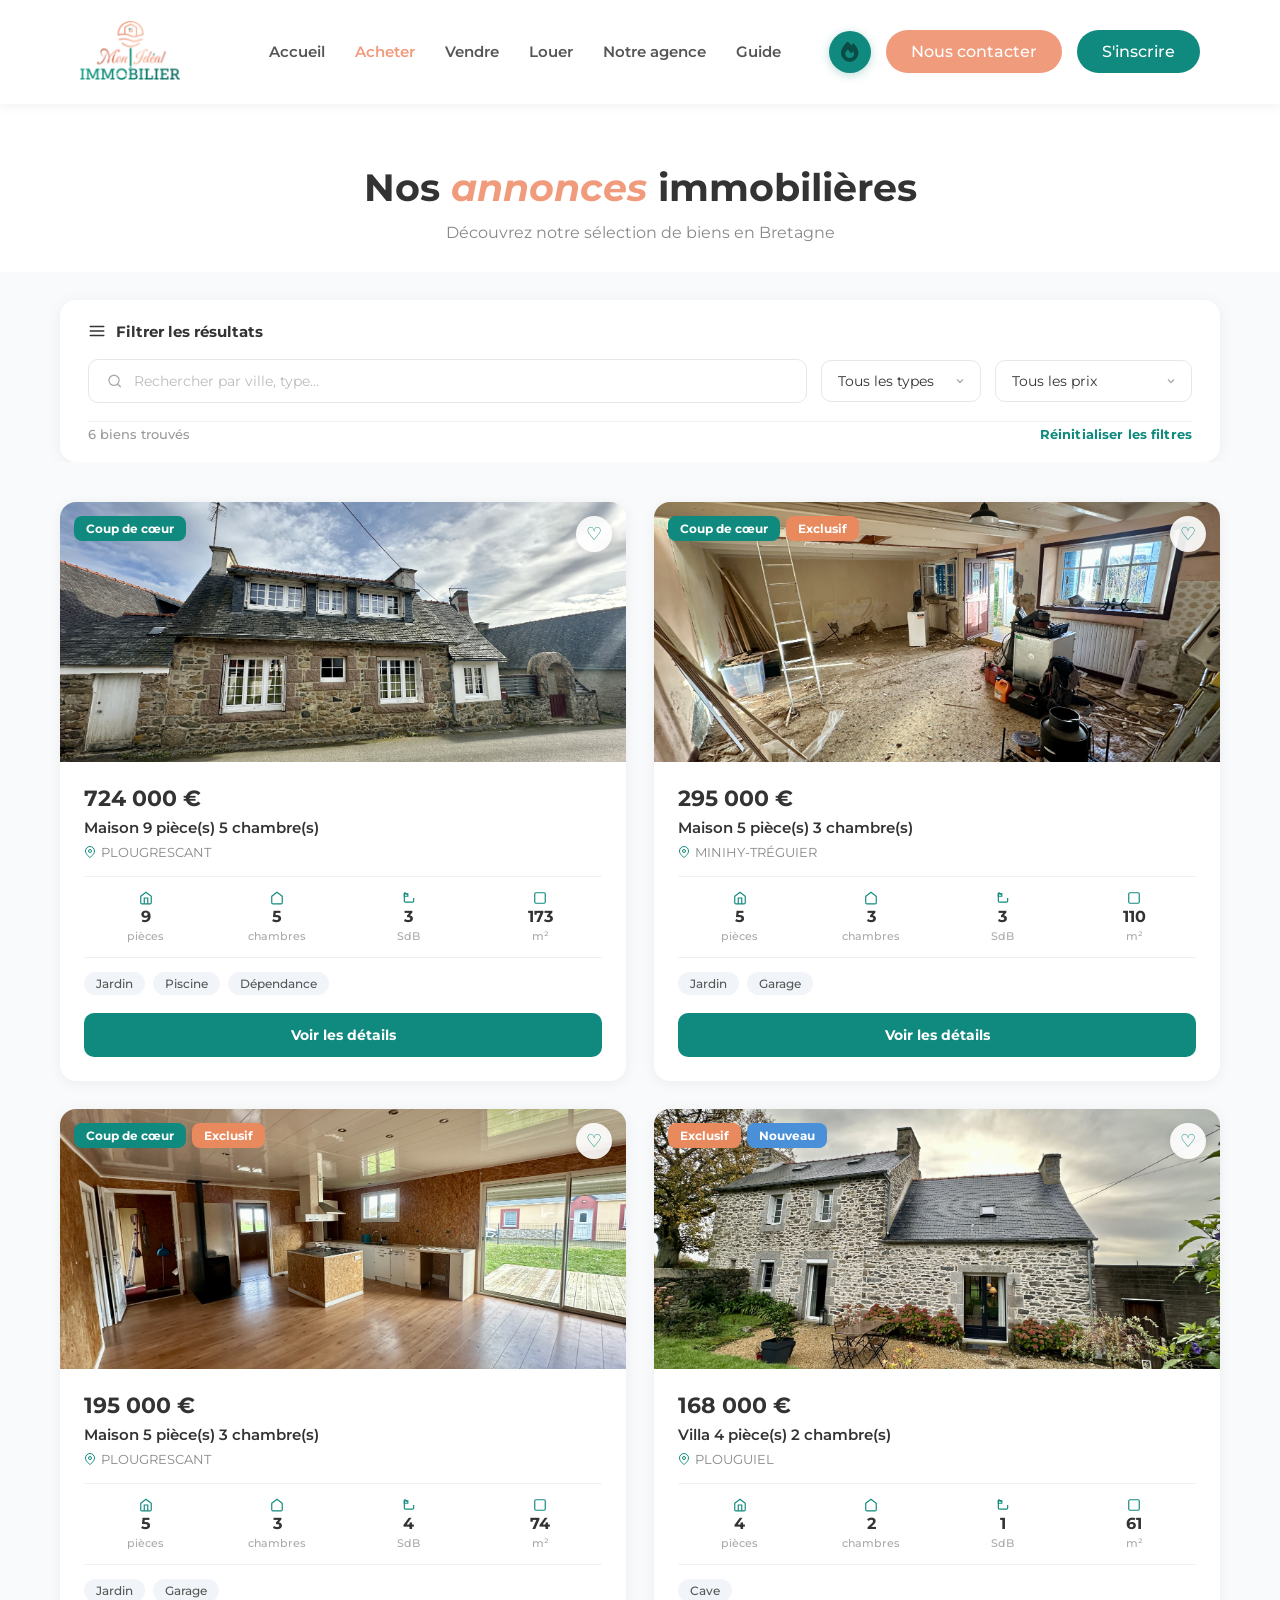
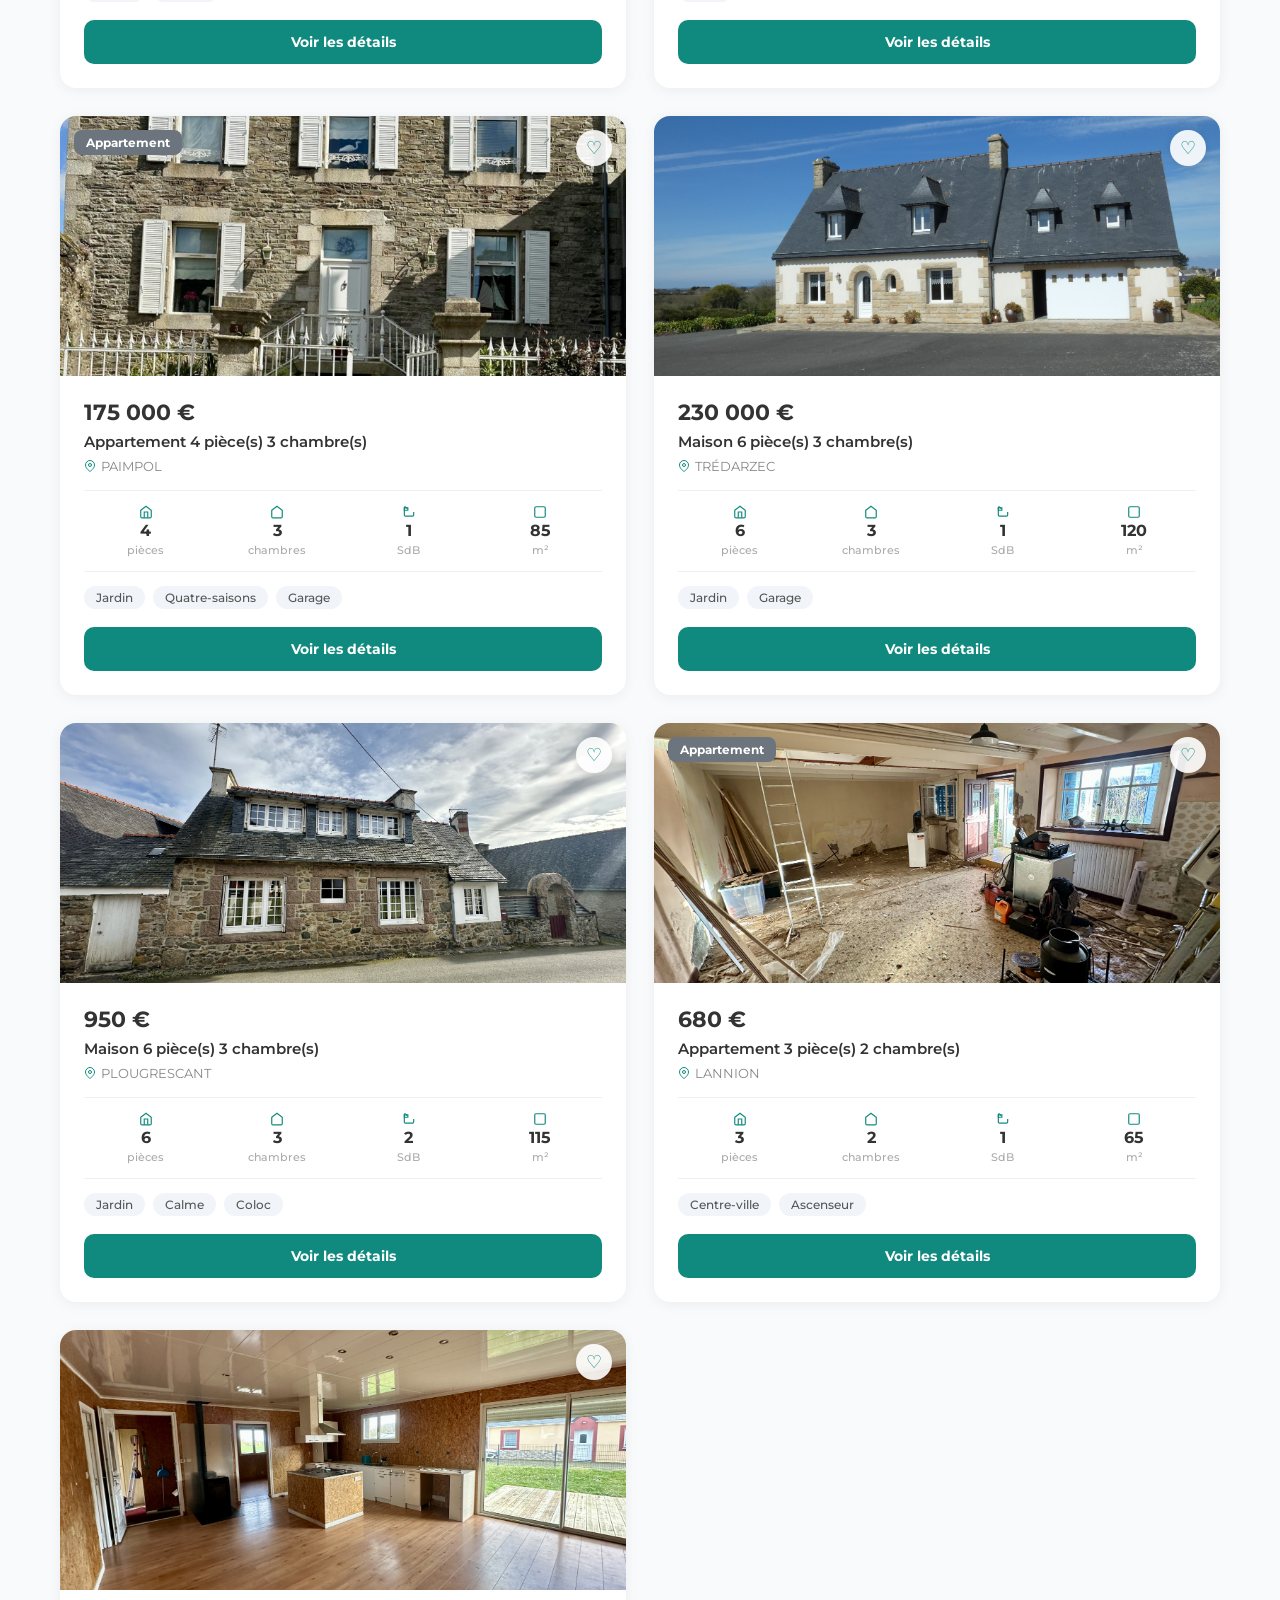
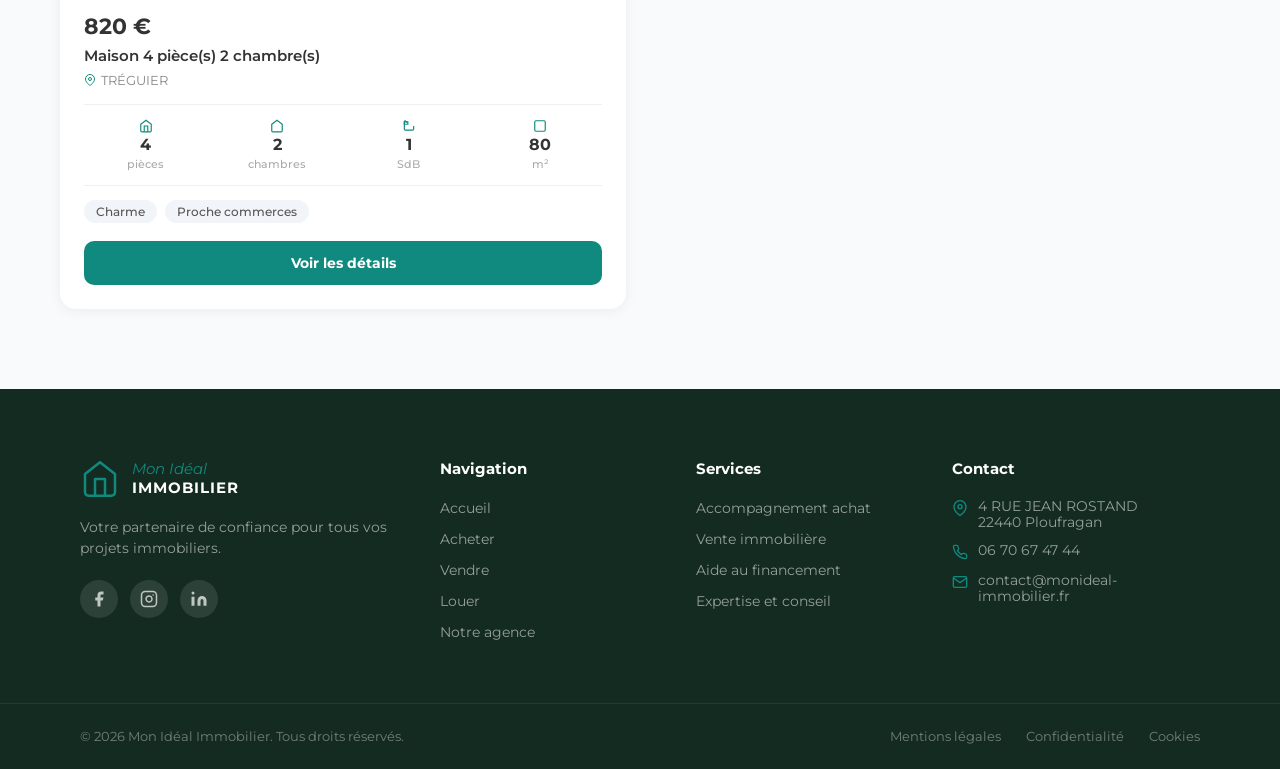
==== commit 00d09c6b: "pull" ====
--- a/catalogue.html
+++ b/catalogue.html
@@ -9,6 +9,7 @@
         content="Découvrez notre sélection de biens immobiliers en Bretagne. Maisons, appartements, villas à vendre ou à louer.">
     <link rel="stylesheet" href="style.css">
     <link href="https://fonts.googleapis.com/css2?family=Montserrat:wght@400;500;600;700&display=swap" rel="stylesheet">
+    <link rel="stylesheet" href="https://cdnjs.cloudflare.com/ajax/libs/font-awesome/6.5.1/css/all.min.css">
 </head>
 
 <body>
@@ -17,7 +18,7 @@
     <header class="navbar navbar-solid">
         <div class="logo">
             <a href="index.html" class="logo-link" aria-label="Mon Idéal Immobilier - Accueil">
-                <img class="logo-img" src="/img/Logo_Mon-Ideal-Immobilier_1.svg" alt="Logo Mon Ideal Immobilier">
+                <img class="logo-img" src="img/Logo_Mon-Ideal-Immobilier_1.svg" alt="Logo Mon Ideal Immobilier">
             </a>
         </div>
         <nav>
--- a/style.css
+++ b/style.css
@@ -70,23 +70,37 @@
     height: 42px;
     border-radius: 50%;
     background: var(--primary-color);
-    color: white;
+    color: #0a4c46;
     display: flex;
     align-items: center;
     justify-content: center;
     text-decoration: none;
-    transition: transform 0.2s, box-shadow 0.3s;
+    transition: all 0.3s ease;
     box-shadow: 0 2px 10px rgba(16, 138, 126, 0.3);
+}
+
+.btn-match-nav i {
+    font-size: 20px;
 }
 
 .btn-match-nav:hover {
     transform: scale(1.1);
+    background: var(--dark-primary-color);
+    color: white;
     box-shadow: 0 4px 18px rgba(16, 138, 126, 0.45);
 }
 
-.btn-match-nav.btn-match-active {
-    background: var(--primary-color);
-    box-shadow: 0 0 0 3px rgba(16, 138, 126, 0.2), 0 2px 10px rgba(16, 138, 126, 0.3);
+.btn-match-nav.active {
+    background: #b54420;
+    color: #e99a7c;
+    box-shadow: 0 0 0 3px rgba(181, 68, 32, 0.2), 0 4px 15px rgba(181, 68, 32, 0.4);
+}
+
+.btn-match-nav.active:hover {
+    transform: scale(1.1);
+    background: #96381a;
+    color: white;
+    box-shadow: 0 4px 18px rgba(181, 68, 32, 0.45);
 }
 
 .btn-contact {
@@ -288,6 +302,7 @@
 .slide-match .hero-content {
     left: 80px;
     max-width: 1000px;
+    top: 35%;
 }
 
 .slide-match h1 {
